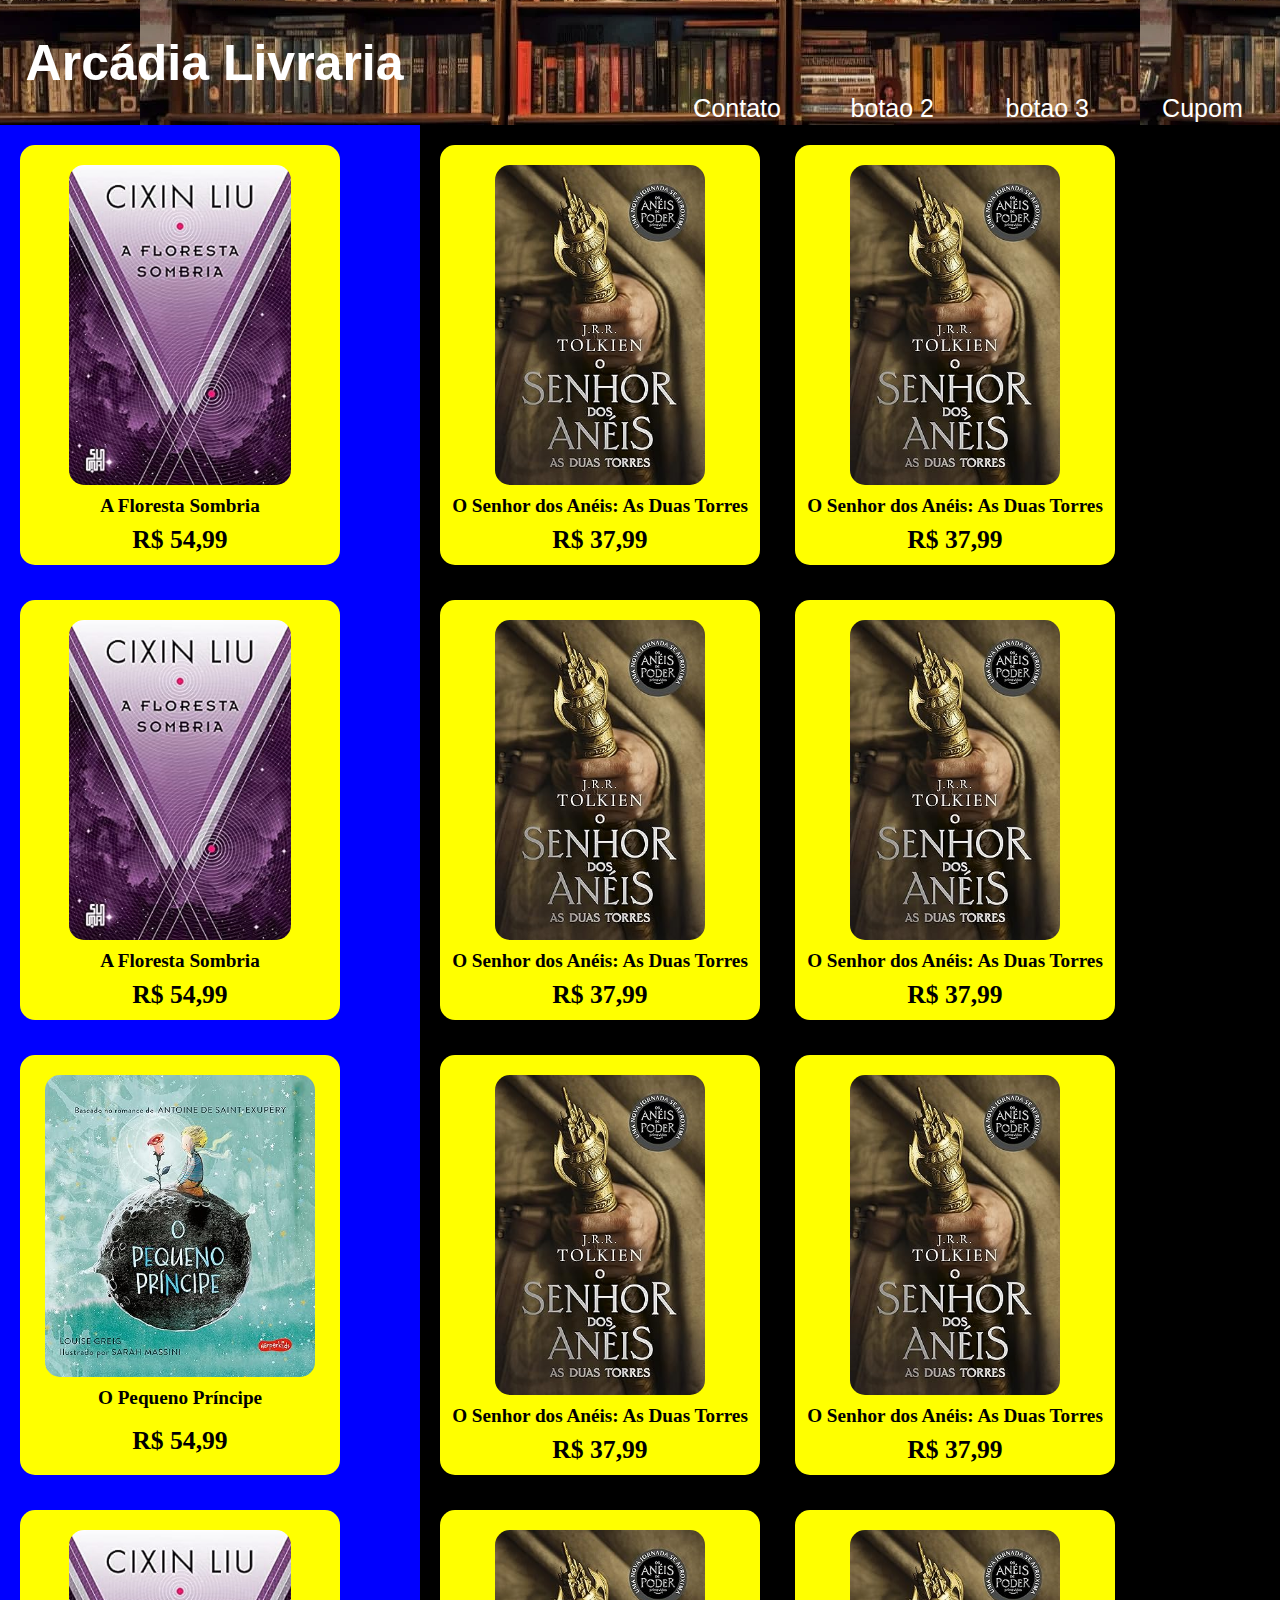
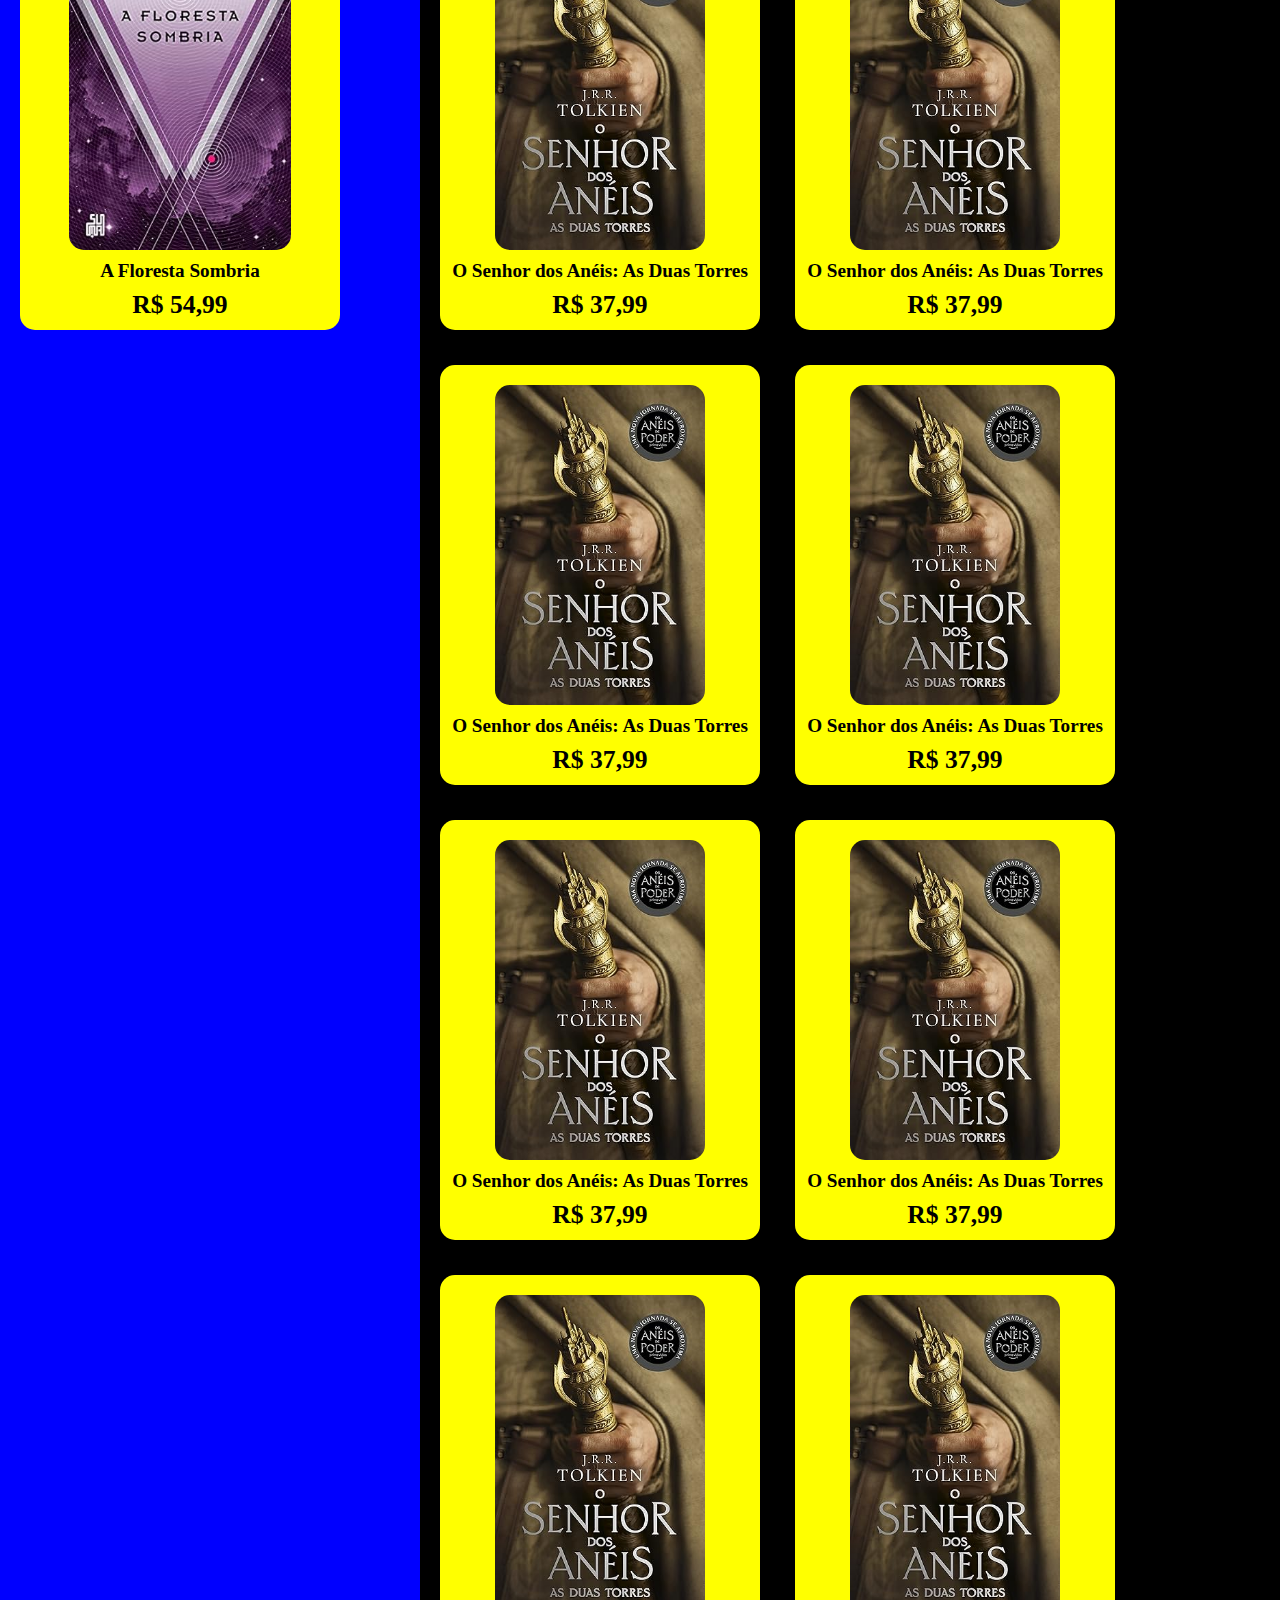
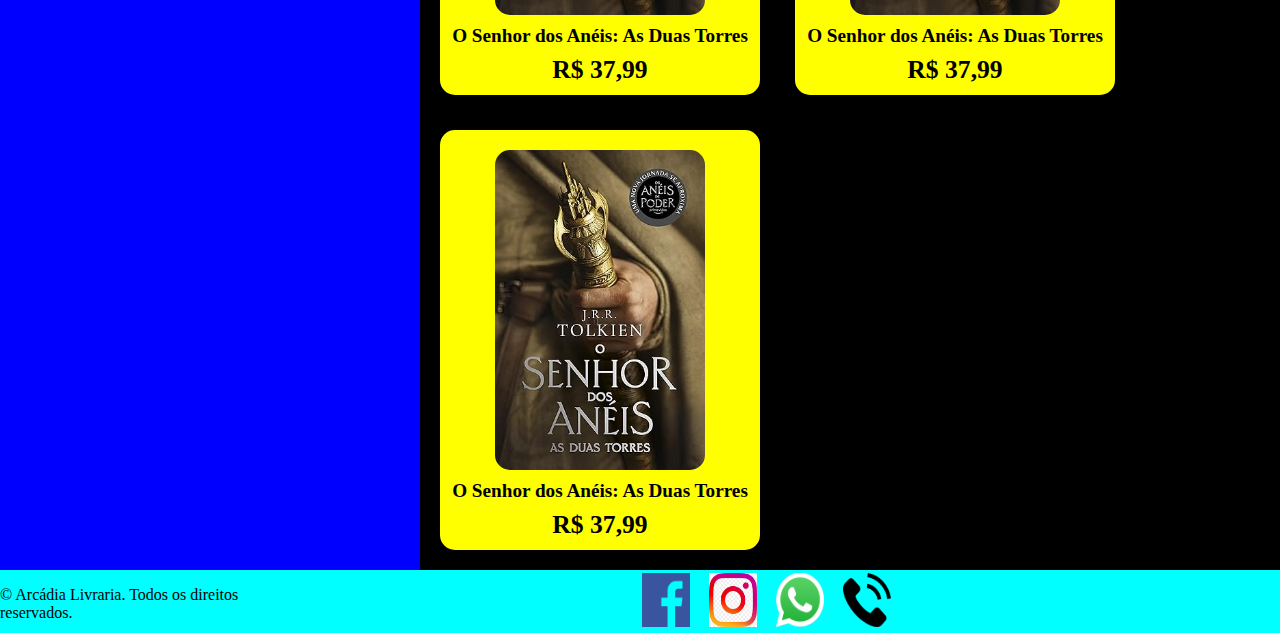
==== index.html @ 7c434d07 "alterações 2" ====
<!DOCTYPE html>
<html>
    <head>
        <meta charset="UTF-8">
        <title>Arcádia Livraria</title>
        <meta name="viewport" content="width=device-width, initial-scale=1.0">
        <link rel="stylesheet" href="styles.css">
    </head>
    <body>
        <header class="header">
            <h1> Arcádia Livraria</h1>
            <div class="buttons">
                <button>Contato</button>
                <button>botao 2</button>
                <button>botao 3</button>
                <button>Cupom</button>
            </div>
        </header>
        
        <main class="main">
            <div class="sidebar">
                <div class="card">
                    <img src="assets/floresta.jpg">
                    <h2>A Floresta Sombria</h2>
                    <h3>R$ 54,99</h3>  
                </div>
                <div class="card">
                    <img src="assets/floresta.jpg">
                    <h2>A Floresta Sombria</h2>
                    <h3>R$ 54,99</h3>  
                </div>
                <div class="card">
                    <img src="assets/peqprincipe.jpg">
                    <h2>O Pequeno Príncipe</h2>
                    <h3>R$ 54,99</h3>  
                </div>
                <div class="card">
                    <img src="assets/floresta.jpg">
                    <h2>A Floresta Sombria</h2>
                    <h3>R$ 54,99</h3>  
                </div>
            </div>
            
            <div class="catalog-container">
                <div class="card">
                    <img src="assets/sdaasduastorres.jpg">
                    <h2>O Senhor dos Anéis: As Duas Torres</h2>
                    <h3>R$ 37,99</h3> 
                </div>
                <div class="card">
                    <img src="assets/sdaasduastorres.jpg">
                    <h2>O Senhor dos Anéis: As Duas Torres</h2>
                    <h3>R$ 37,99</h3> 
                </div>
                <div class="card">
                    <img src="assets/sdaasduastorres.jpg">
                    <h2>O Senhor dos Anéis: As Duas Torres</h2>
                    <h3>R$ 37,99</h3> 
                </div>
                <div class="card">
                    <img src="assets/sdaasduastorres.jpg">
                    <h2>O Senhor dos Anéis: As Duas Torres</h2>
                    <h3>R$ 37,99</h3> 
                </div>
                <div class="card">
                    <img src="assets/sdaasduastorres.jpg">
                    <h2>O Senhor dos Anéis: As Duas Torres</h2>
                    <h3>R$ 37,99</h3> 
                </div>
                <div class="card">
                    <img src="assets/sdaasduastorres.jpg">
                    <h2>O Senhor dos Anéis: As Duas Torres</h2>
                    <h3>R$ 37,99</h3> 
                </div>
                <div class="card">
                    <img src="assets/sdaasduastorres.jpg">
                    <h2>O Senhor dos Anéis: As Duas Torres</h2>
                    <h3>R$ 37,99</h3> 
                </div>
                <div class="card">
                    <img src="assets/sdaasduastorres.jpg">
                    <h2>O Senhor dos Anéis: As Duas Torres</h2>
                    <h3>R$ 37,99</h3> 
                </div>
                <div class="card">
                    <img src="assets/sdaasduastorres.jpg">
                    <h2>O Senhor dos Anéis: As Duas Torres</h2>
                    <h3>R$ 37,99</h3> 
                </div>
                <div class="card">
                    <img src="assets/sdaasduastorres.jpg">
                    <h2>O Senhor dos Anéis: As Duas Torres</h2>
                    <h3>R$ 37,99</h3> 
                </div>
                <div class="card">
                    <img src="assets/sdaasduastorres.jpg">
                    <h2>O Senhor dos Anéis: As Duas Torres</h2>
                    <h3>R$ 37,99</h3> 
                </div>
                <div class="card">
                    <img src="assets/sdaasduastorres.jpg">
                    <h2>O Senhor dos Anéis: As Duas Torres</h2>
                    <h3>R$ 37,99</h3> 
                </div>
                <div class="card">
                    <img src="assets/sdaasduastorres.jpg">
                    <h2>O Senhor dos Anéis: As Duas Torres</h2>
                    <h3>R$ 37,99</h3> 
                </div>
                <div class="card">
                    <img src="assets/sdaasduastorres.jpg">
                    <h2>O Senhor dos Anéis: As Duas Torres</h2>
                    <h3>R$ 37,99</h3> 
                </div>
                <div class="card">
                    <img src="assets/sdaasduastorres.jpg">
                    <h2>O Senhor dos Anéis: As Duas Torres</h2>
                    <h3>R$ 37,99</h3> 
                </div>
                
            </div>
        </main>
        
        <footer class="footer">
            <div class="trademark">
                <p>&copy; Arcádia Livraria. Todos os direitos reservados.</p>
            </div>
            <div class="social-media-links">
                <button>
                    <img src="assets/facebook.png">
                </button>
                <button>
                    <img src="assets/instagram.png">
                </button>
                <button>
                    <img src="assets/WhatsApp-icone.png">
                </button>
                <button>
                    <img src="assets/telefone.png">
                </button>
            </div>
        </footer>
    </body>
</html>
---- styles.css ----
/* Instruções Gerais */
html, body{
    display: flex;
    flex-direction: column;
    margin: 0;
    padding: 0;
    background-color: black;
    width: 100vw;
    max-width: 1600px;
    box-sizing: border-box;
    overflow-x: hidden;
}
/* Configuração Header */
.header{
    background-image: url(assets/headerback1.webp);
    background-size: auto;
    background-position: center;
    font-size: 25px;
    display: flex;
    width: 100%;
    height: 15%;
    background-color: #0fe0e67a;
    gap: 20%;
    color: white;
}
.header h1{
    padding-left: 2%;
    text-align: center;
    font-family: 'Trebuchet MS', 'Lucida Sans Unicode', 'Lucida Grande', 'Lucida Sans', Arial, sans-serif;
}
.buttons{
    display: flex;
    flex: 1;
    align-items: flex-end;  
}
.buttons button{
    font-size: 100%;
    width: 25%;
    color: white;
    cursor: pointer;
    background-color: rgba(255, 255, 255, 0);
    border: 1px solid rgba(0, 0, 0, 0);
}
/* Configuração Main e Barra Lateral */

.main{
    display: flex;
    flex-direction: row;
}
.sidebar{
    width: 400px;
    background-color: blue;
    flex-direction: column;
    padding: 10px;
    gap: 15px;
    display: flex;
}

.catalog-container{
    display: flex;
    flex: 1;
    background-color: black;
    flex-direction: row;
    flex-wrap: wrap;
    padding: 10px;
    gap: 15px;
    align-content: flex-start; /*alinha multiplas linhas, combina com flex wrap*/
}

/* Confuguraçao do Card */

.card{
    align-items: center;
    text-align: center;
    margin: 10px;
    padding: 10px;
    display: flex;
    background-color: yellow;
    border-radius: 15px;
    height: 400px;
    width: 300px;
    flex-direction: column;
    cursor: pointer;
}
.card img{
    margin: 10px;
    /*padding: 10px;*/
    border-radius: 15px;
    max-width: 90%;
    max-height: 80%;
}
.card h2{
    margin: 0;
    width: 100%;
    height: 10%;
    font-size: 120%;
}
.card h3{
    margin: 0;
    width: 100%;
    height: 10%;
    font-size: 160%;


}

/* Configuração do Footer */

.footer{
    background-color: aqua;
    display: flex;
    width: 100%;
    height: 7vh;
}
.social-media-links{
    display: flex;
    width: 100%;
    height: 100%;
    justify-content: center;
}
.social-media-links img{
    width: 90%;
    height: 90%;
}
.social-media-links button{
    background-color: rgba(255, 255, 255, 0);
    border: 1px solid rgba(0, 0, 0, 0);
    cursor: pointer;
}
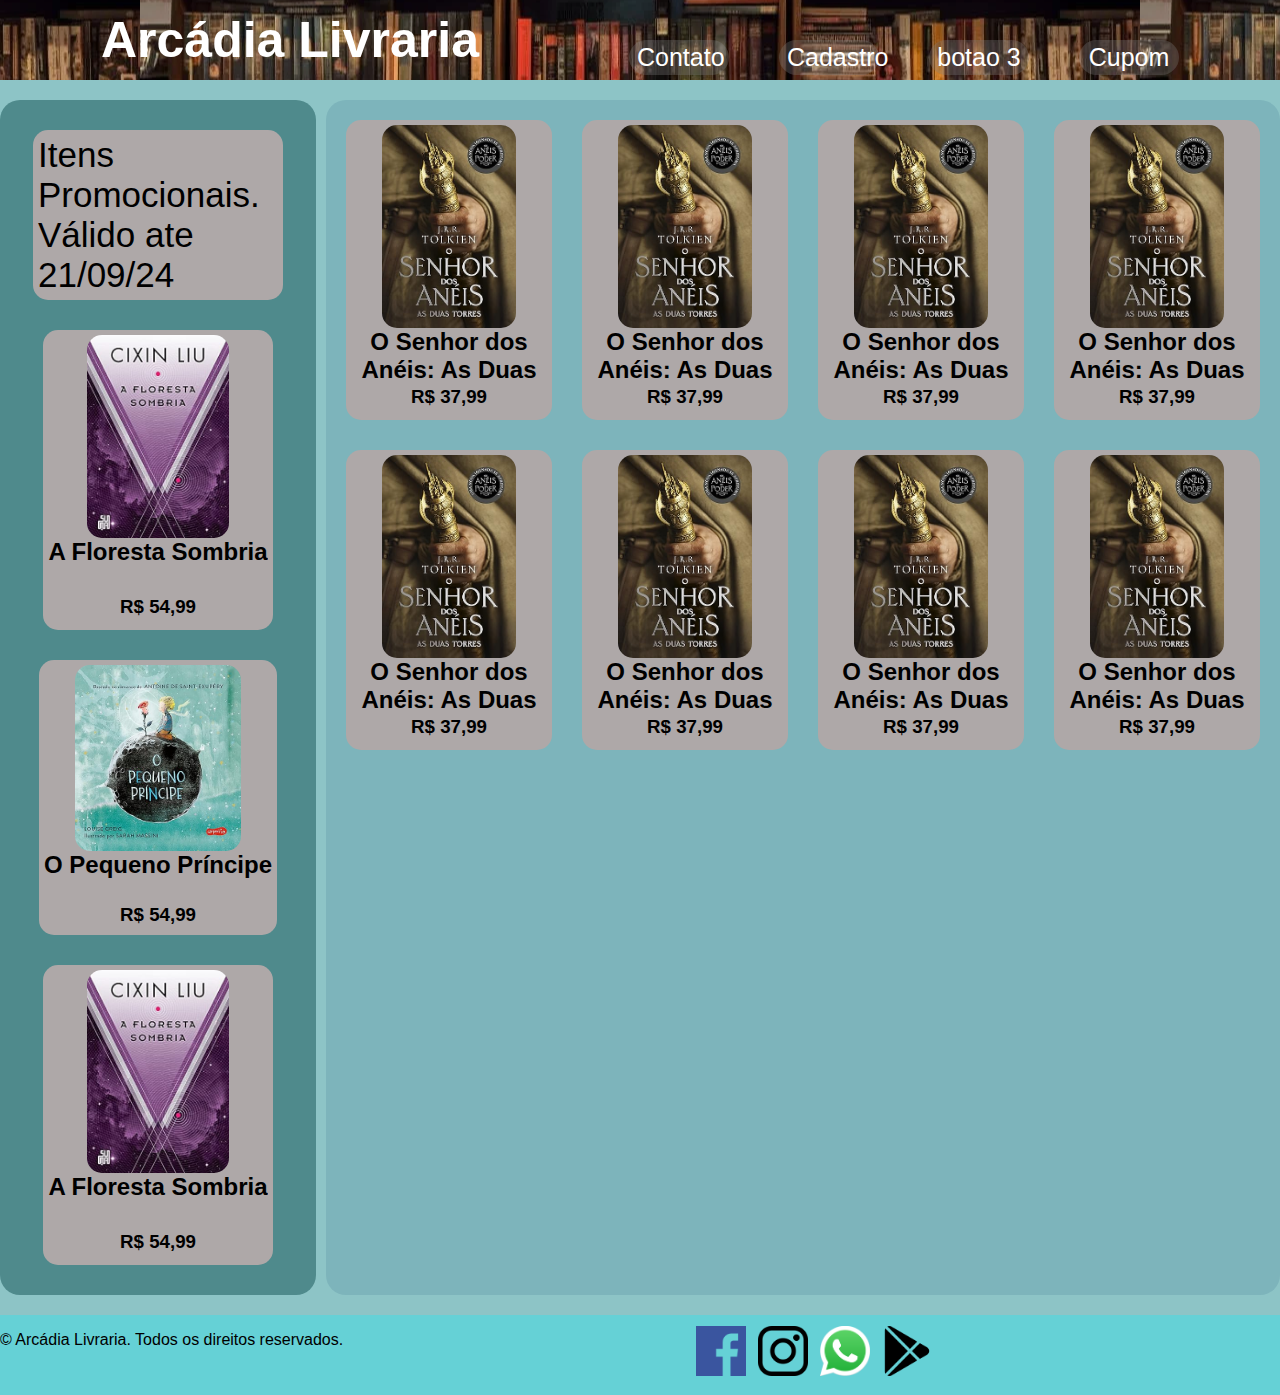
==== commit c1ee578e: "modificações 2" ====
--- a/index.html
+++ b/index.html
@@ -3,26 +3,27 @@
     <head>
         <meta charset="UTF-8">
         <title>Arcádia Livraria</title>
-        <meta name="viewport" content="width=device-width, initial-scale=1.0">
         <link rel="stylesheet" href="styles.css">
     </head>
     <body>
         <header class="header">
             <h1> Arcádia Livraria</h1>
             <div class="buttons">
-                <button>Contato</button>
-                <button>botao 2</button>
+                <button id="contatos">Contato     
+                </button>
+                <button id="show-iframe">Cadastro</button>
                 <button>botao 3</button>
                 <button>Cupom</button>
             </div>
         </header>
         
         <main class="main">
+            <iframe id="sign-in-iframe" src="sign-in.html" frameborder="0"></iframe>
+
             <div class="sidebar">
-                <div class="card">
-                    <img src="assets/floresta.jpg">
-                    <h2>A Floresta Sombria</h2>
-                    <h3>R$ 54,99</h3>  
+                <div class="card" id="promocao">
+                    Itens Promocionais. <br>
+                    Válido ate 21/09/24  
                 </div>
                 <div class="card">
                     <img src="assets/floresta.jpg">
@@ -82,42 +83,6 @@
                     <h2>O Senhor dos Anéis: As Duas Torres</h2>
                     <h3>R$ 37,99</h3> 
                 </div>
-                <div class="card">
-                    <img src="assets/sdaasduastorres.jpg">
-                    <h2>O Senhor dos Anéis: As Duas Torres</h2>
-                    <h3>R$ 37,99</h3> 
-                </div>
-                <div class="card">
-                    <img src="assets/sdaasduastorres.jpg">
-                    <h2>O Senhor dos Anéis: As Duas Torres</h2>
-                    <h3>R$ 37,99</h3> 
-                </div>
-                <div class="card">
-                    <img src="assets/sdaasduastorres.jpg">
-                    <h2>O Senhor dos Anéis: As Duas Torres</h2>
-                    <h3>R$ 37,99</h3> 
-                </div>
-                <div class="card">
-                    <img src="assets/sdaasduastorres.jpg">
-                    <h2>O Senhor dos Anéis: As Duas Torres</h2>
-                    <h3>R$ 37,99</h3> 
-                </div>
-                <div class="card">
-                    <img src="assets/sdaasduastorres.jpg">
-                    <h2>O Senhor dos Anéis: As Duas Torres</h2>
-                    <h3>R$ 37,99</h3> 
-                </div>
-                <div class="card">
-                    <img src="assets/sdaasduastorres.jpg">
-                    <h2>O Senhor dos Anéis: As Duas Torres</h2>
-                    <h3>R$ 37,99</h3> 
-                </div>
-                <div class="card">
-                    <img src="assets/sdaasduastorres.jpg">
-                    <h2>O Senhor dos Anéis: As Duas Torres</h2>
-                    <h3>R$ 37,99</h3> 
-                </div>
-                
             </div>
         </main>
         
@@ -127,18 +92,27 @@
             </div>
             <div class="social-media-links">
                 <button>
+                    <a href="https://www.facebook.com" target="_blank">
                     <img src="assets/facebook.png">
+                    </a>
+                </button>
+                    <button>
+                    <a href="https://www.instagram.com" target="_blank">
+                    <img src="assets/insta.png">
+                    </a>
                 </button>
                 <button>
-                    <img src="assets/instagram.png">
+                    <a href="https://wa.me/5542984047972/" target="_blank">
+                    <img src="assets/WhatsApp-icone.png">
+                    </a>
                 </button>
                 <button>
-                    <img src="assets/WhatsApp-icone.png">
-                </button>
-                <button>
-                    <img src="assets/telefone.png">
+                    <a href="https://play.google.com/" target="_blank">
+                    <img src="assets/play.png">
+                    </a>
                 </button>
             </div>
         </footer>
+        <script src="index.js"></script> 
     </body>
 </html>
--- a/styles.css
+++ b/styles.css
@@ -1,130 +1,170 @@
+    
+    /* General Instructions */
+body{
+    padding: 0;
+    margin: 0;
+    display: flex;
+    font-family: 'Trebuchet MS', 'Lucida Sans Unicode', 'Lucida Grande', 'Lucida Sans', Arial, sans-serif;
+    flex-direction: column;
+    min-height: 100vh;
+    background-color: #8dc4c6;
+}
 
-/* Instruções Gerais */
-html, body{
+    /* Header Configuration */
+.header{
     display: flex;
-    flex-direction: column;
-    margin: 0;
-    padding: 0;
-    background-color: black;
-    width: 100vw;
+    flex-direction: row;
     max-width: 1600px;
-    box-sizing: border-box;
-    overflow-x: hidden;
-}
-/* Configuração Header */
-.header{
+    height: 80px;
     background-image: url(assets/headerback1.webp);
-    background-size: auto;
     background-position: center;
-    font-size: 25px;
-    display: flex;
-    width: 100%;
-    height: 15%;
-    background-color: #0fe0e67a;
-    gap: 20%;
-    color: white;
+    justify-content: center;
+    gap: 150px;
+    color: rgb(255, 255, 255);
 }
 .header h1{
-    padding-left: 2%;
-    text-align: center;
-    font-family: 'Trebuchet MS', 'Lucida Sans Unicode', 'Lucida Grande', 'Lucida Sans', Arial, sans-serif;
+    font-size: 50px;
+    margin: 0;
+    align-content: center;
 }
 .buttons{
     display: flex;
-    flex: 1;
-    align-items: flex-end;  
+    gap: 50px;
+    align-items: flex-end;
+    margin-bottom: 5px;
 }
 .buttons button{
-    font-size: 100%;
-    width: 25%;
+    height: 35px;
+    width: 100px;
+    background-color: rgba(128, 128, 128, 0.31);
+    border-color: transparent;
     color: white;
+    font-size: 25px;
+    border-radius: 20px;
+}
+.buttons button:hover{
+    transform: scale(1.3);
+    background-color: rgba(100, 100, 100, 0.414);
+    border-radius: 20px;
     cursor: pointer;
-    background-color: rgba(255, 255, 255, 0);
-    border: 1px solid rgba(0, 0, 0, 0);
 }
-/* Configuração Main e Barra Lateral */
-
+    /* Main Configuration */
 .main{
+    max-width: 1600px;
     display: flex;
     flex-direction: row;
+    margin-top: 20px;
+    margin-bottom: 20px;
+    border-radius: 20px;
 }
 .sidebar{
-    width: 400px;
-    background-color: blue;
+    display: flex;
     flex-direction: column;
-    padding: 10px;
-    gap: 15px;
-    display: flex;
+    max-width: 25%;
+    min-width: 20%;
+    padding: 30px;
+    margin-right: 10px;
+    background-color: #4f8a8c;
+    gap: 30px;
+    align-items: center;
+    border-radius: 20px;
+
 }
-
 .catalog-container{
     display: flex;
     flex: 1;
-    background-color: black;
-    flex-direction: row;
     flex-wrap: wrap;
-    padding: 10px;
-    gap: 15px;
-    align-content: flex-start; /*alinha multiplas linhas, combina com flex wrap*/
+    background-color: #7db4bb;
+    gap: 30px;
+    padding: 20px;
+    align-content: flex-start;
+    border-radius: 20px;
 }
 
-/* Confuguraçao do Card */
+    /* Card configuration */
+.card{
+    display: flex;
+    flex: 1;
+    flex-direction: column;
+    box-sizing: border-box;
+    max-width: 250px;
+    min-width: 200px;
+    max-height: 300px;
+    border-radius: 15px;
+    background-color: #aea8a8;
+    padding: 5px;
+    justify-content: space-between;
+    align-items: center;
+}
+#promocao{
+    max-width: 250px;
+    min-width: 200px;
+    min-height: 150px;
+    animation: piscar 5s infinite;
+    font-size: 35px;
+    overflow: hidden;
 
-.card{
-    align-items: center;
-    text-align: center;
-    margin: 10px;
-    padding: 10px;
-    display: flex;
-    background-color: yellow;
-    border-radius: 15px;
-    height: 400px;
-    width: 300px;
-    flex-direction: column;
-    cursor: pointer;
 }
 .card img{
-    margin: 10px;
-    /*padding: 10px;*/
+    max-width: 80%;
+    max-height: 70%;
     border-radius: 15px;
-    max-width: 90%;
-    max-height: 80%;
 }
 .card h2{
+    text-align: center;
+    display: flex;
+    flex: 1;
     margin: 0;
-    width: 100%;
-    height: 10%;
-    font-size: 120%;
+    overflow: hidden;
 }
 .card h3{
+    text-align: center;
+    height: 10%;
+    width: 100%;
     margin: 0;
-    width: 100%;
-    height: 10%;
-    font-size: 160%;
-
-
+}
+    /* Footer Configuration */
+.footer{
+    display: flex;
+    flex-direction: row;
+    max-width: 1600px;
+    height: 80px;
+    background-color: #65d1d6;
+    color: #000000;
+    gap: 100px;
+}
+.trademark{
+    width: 50%;
+}
+.social-media-links button {
+    border: transparent;
+    background-color: #65d1d6;
+}
+.social-media-links{
+    width: 50%;
+    display: flex;
+    height: 50px;
+    margin-top: 10px;
+}
+.social-media-links img{
+    width: 50px;
+    height: 50px;
+    justify-content: center;
+    background-color: #65d1d6;
+}
+@keyframes piscar{
+    0% {background-color: #B85252;}
+    50% {background-color: #F58840;}
+    100% {background-color: #B85252;}
 }
 
-/* Configuração do Footer */
-
-.footer{
-    background-color: aqua;
-    display: flex;
-    width: 100%;
-    height: 7vh;
-}
-.social-media-links{
-    display: flex;
-    width: 100%;
-    height: 100%;
-    justify-content: center;
-}
-.social-media-links img{
-    width: 90%;
-    height: 90%;
-}
-.social-media-links button{
-    background-color: rgba(255, 255, 255, 0);
-    border: 1px solid rgba(0, 0, 0, 0);
-    cursor: pointer;
+#sign-in-iframe {
+    display:none;
+    background-color: white;
+    position: fixed;
+    top: 30%;
+    right:30%;
+    width: 300px;
+    height: 300px;
+    border: 1px solid #ccc;
 }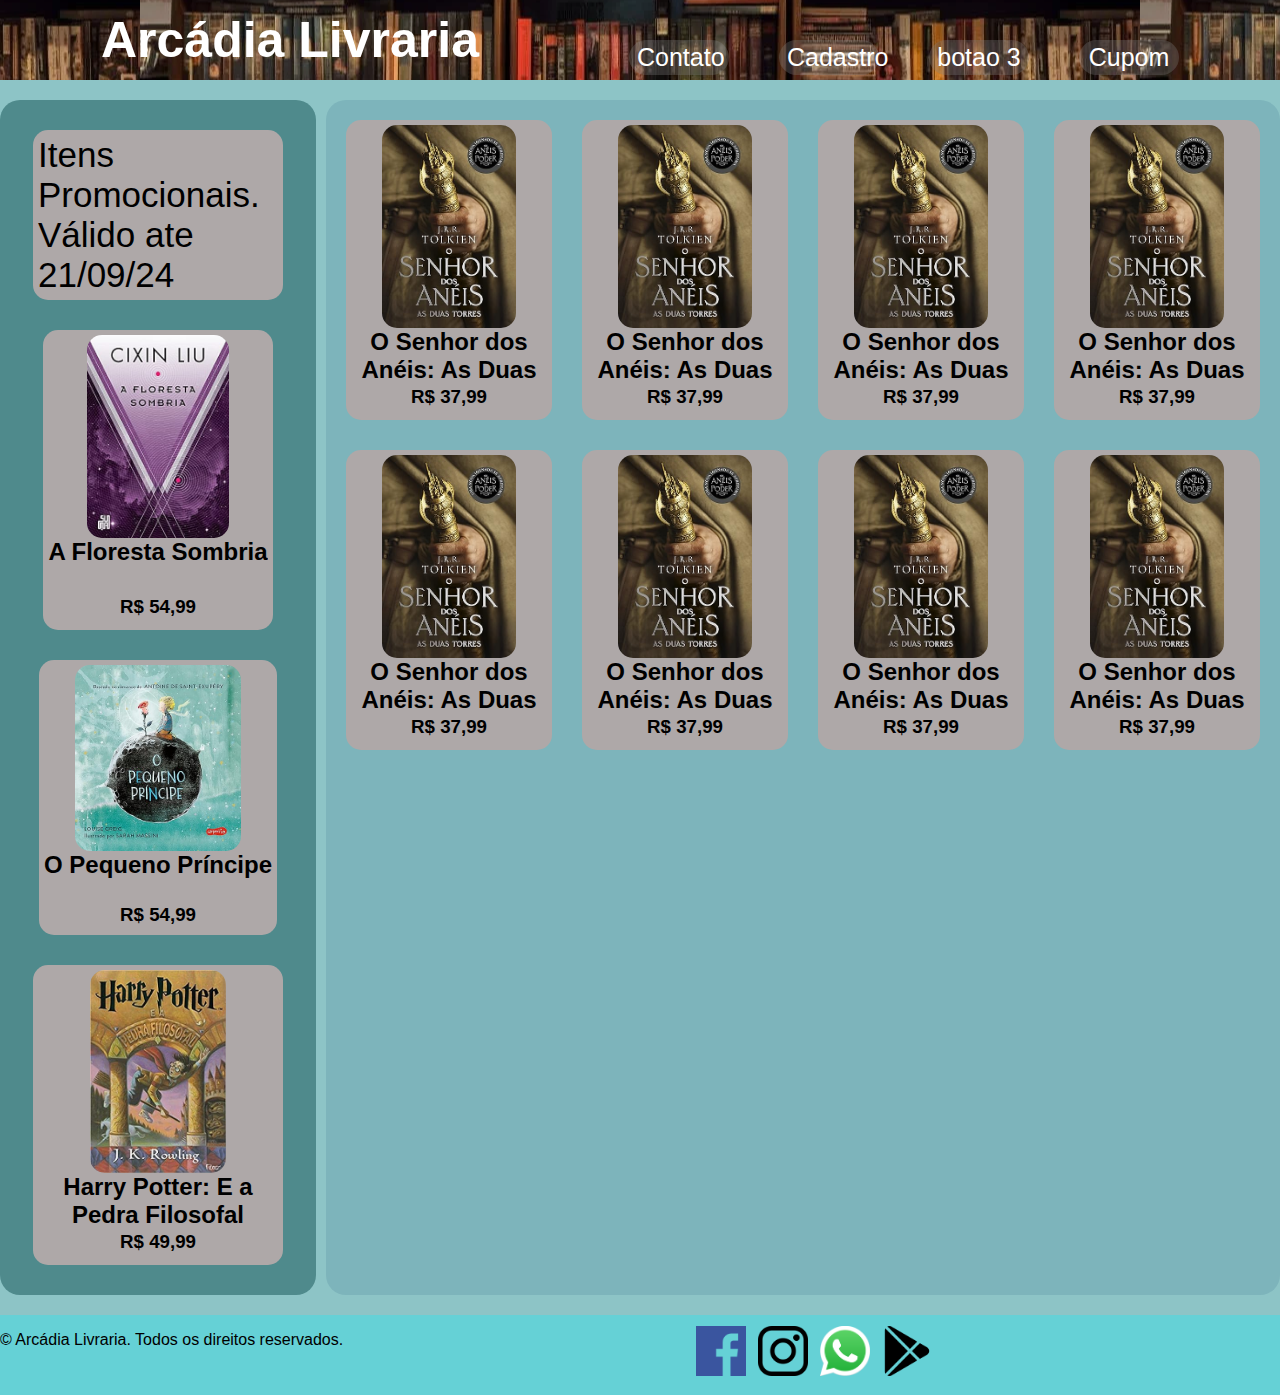
==== commit ba9555c2: "alterações 4" ====
--- a/index.html
+++ b/index.html
@@ -36,12 +36,12 @@
                     <h3>R$ 54,99</h3>  
                 </div>
                 <div class="card">
-                    <img src="assets/floresta.jpg">
-                    <h2>A Floresta Sombria</h2>
-                    <h3>R$ 54,99</h3>  
+                    <img src="assets/HPpedrafilosofal.jpg">
+                    <h2>Harry Potter: E a Pedra Filosofal</h2>
+                    <h3>R$ 49,99</h3>  
                 </div>
             </div>
-            
+        
             <div class="catalog-container">
                 <div class="card">
                     <img src="assets/sdaasduastorres.jpg">
--- a/styles.css
+++ b/styles.css
@@ -57,7 +57,7 @@
     margin-bottom: 20px;
     border-radius: 20px;
 }
-.sidebar{
+ .sidebar{ 
     display: flex;
     flex-direction: column;
     max-width: 25%;
@@ -69,7 +69,7 @@
     align-items: center;
     border-radius: 20px;
 
-}
+ }
 .catalog-container{
     display: flex;
     flex: 1;
@@ -167,4 +167,39 @@
     width: 300px;
     height: 300px;
     border: 1px solid #ccc;
+}
+@media (max-width: 600px){
+    body{
+        max-width: 1600px;
+    }
+    .header{
+        height: 150px;
+    }
+    .main{
+        flex-direction: column;
+    }
+    .sidebar{
+        flex-direction: row;
+        min-width: 100%;
+        max-height: 650px;
+        overflow-x: auto;
+    }
+    #promocao{
+        display: none;
+    }
+    .catalog-container{
+        min-width: 100%;
+        flex-direction: row;
+        justify-content: center;
+    }
+    .card{
+        min-width: 400px;
+        min-height: 600px;
+    } 
+    .card img{
+        max-width: 90%;
+        max-height: 80%;
+        border-radius: 15px;
+    } 
+    
 }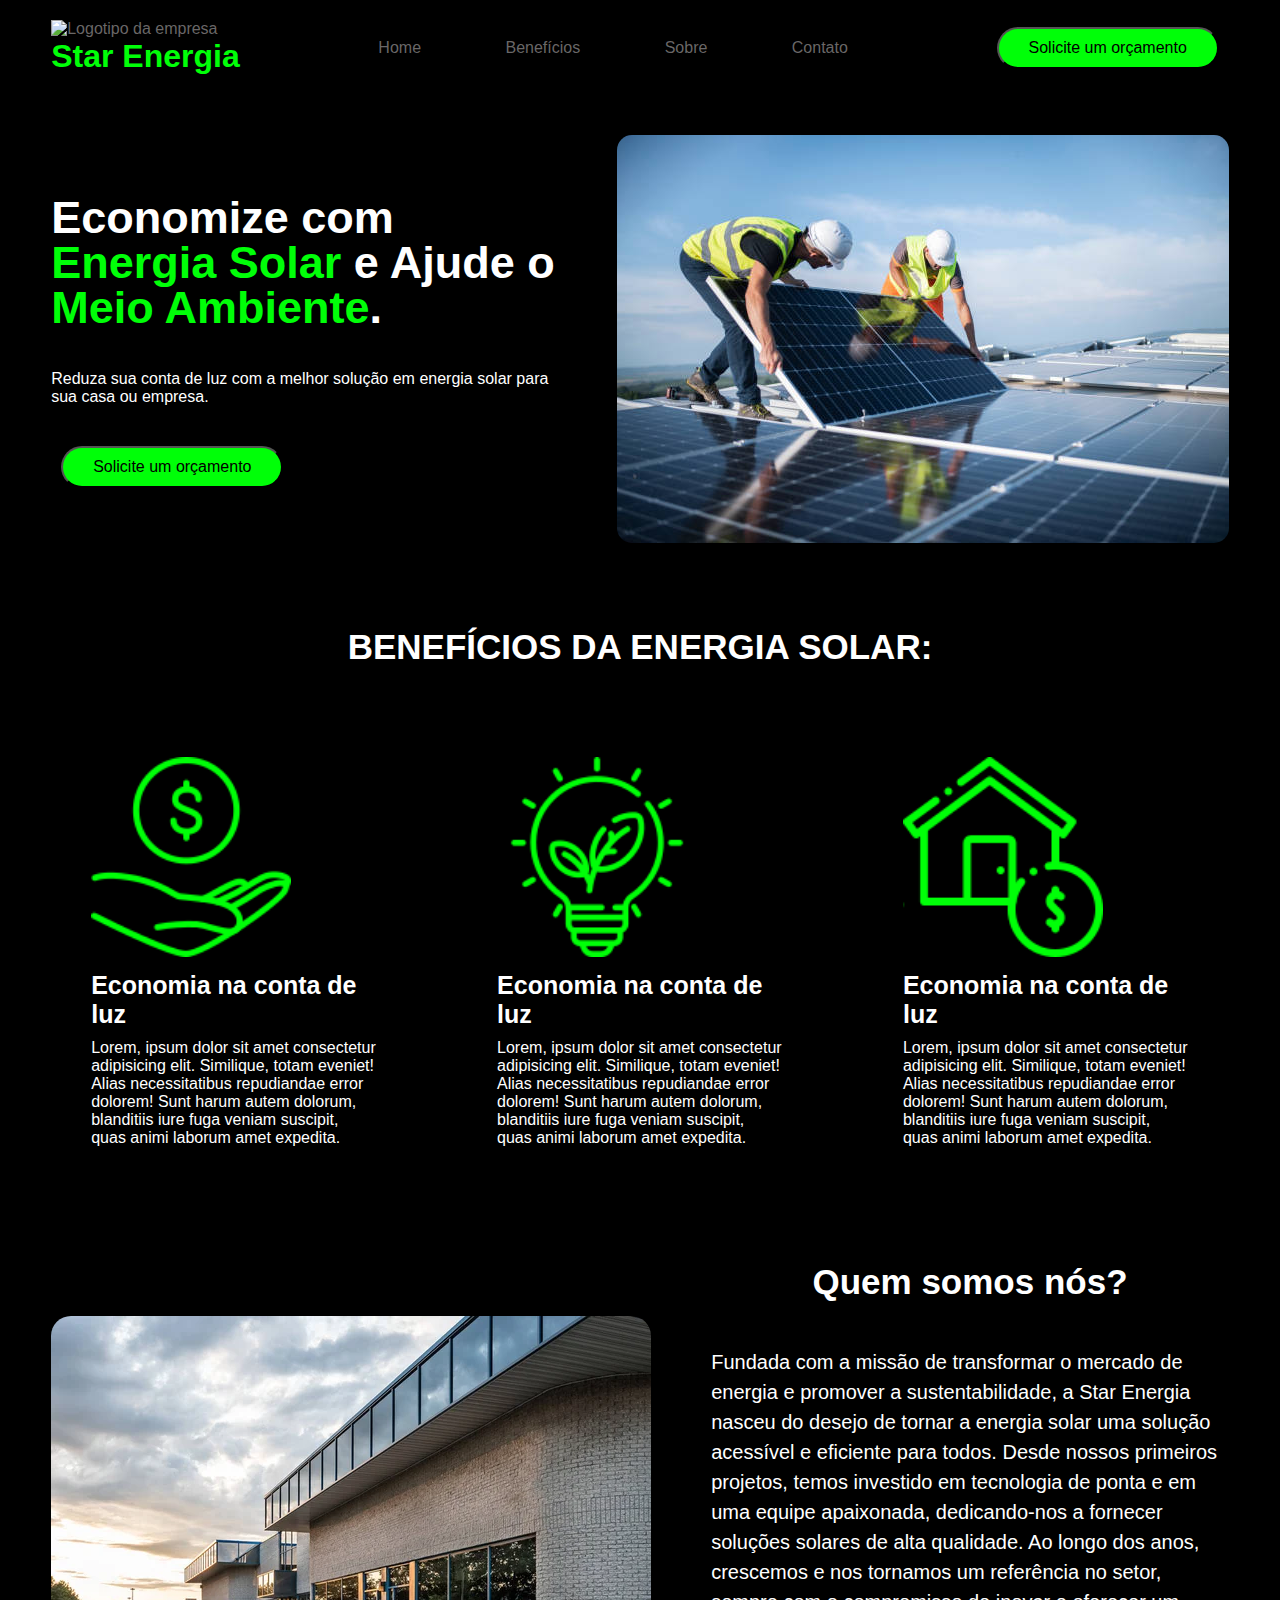
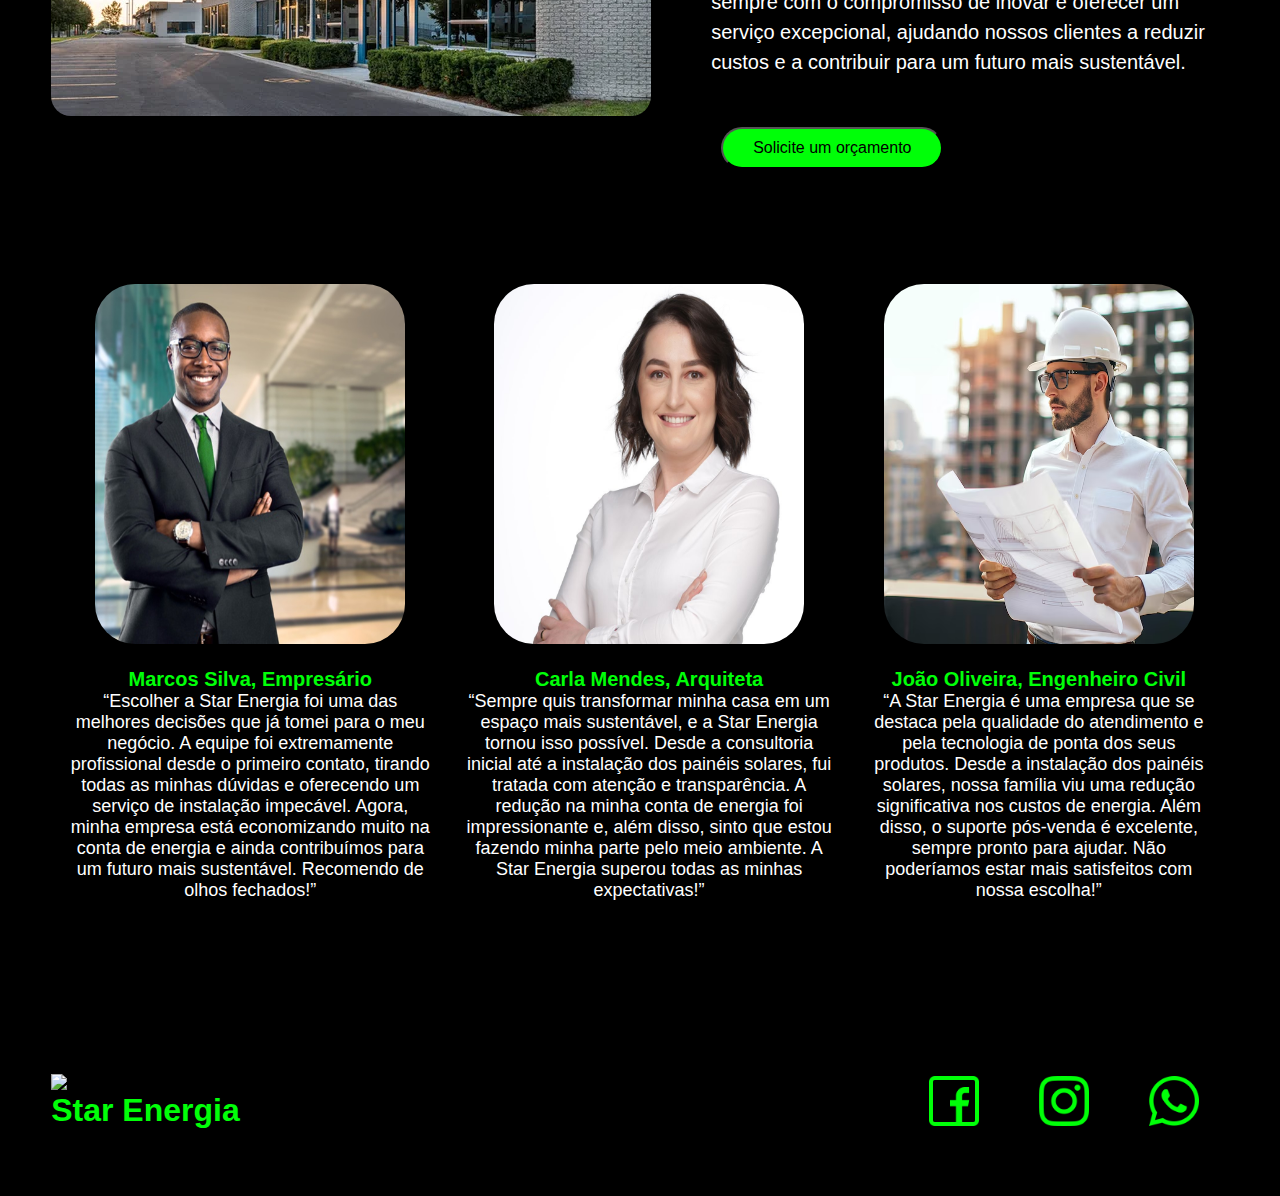
==== commit e8fe8cb9: "landing 1" ====
--- a/index.html
+++ b/index.html
@@ -2,117 +2,148 @@
 <html>
     <head>
         <meta charset="UTF-8">
-        <title>Arcádia Livraria</title>
+        <title>Star Energia</title>
         <link rel="stylesheet" href="styles.css">
     </head>
-    <body>
-        <header class="header">
-            <h1> Arcádia Livraria</h1>
-            <div class="buttons">
-                <button id="contatos">Contato     
+    <header>
+        <div class="interface">
+            <div class="logo">
+                <a href="#">
+                    <img src="assets/Sun.png" alt="Logotipo da empresa">
+                </a>
+                <h1>Star Energia</h1>
+            </div>  
+            <nav class="nav-buttons">
+                <ul>
+                    <li><a href="#main">Home</a></li>
+                    <li><a href="#benefits">Benefícios</a></li>
+                    <li><a href="#about">Sobre</a></li>
+                    <li><a href="#contato">Contato</a></li>
+                </ul>
+            </nav>
+            <div class="contact-button">
+                <button>
+                <a href="#">Solicite um orçamento</a>
                 </button>
-                <button id="show-iframe">Cadastro</button>
-                <button>botao 3</button>
-                <button>Cupom</button>
+            </div>       
+        </div>
+
+    </header>
+    <main>
+        <section class="main">
+            <div class="interface">
+                <div class="flex">
+                    <div class="main-text">
+                        <h1>Economize com <span>Energia Solar</span> e Ajude o <span> Meio Ambiente</span>.</h1>
+                        <p>Reduza sua conta de luz com a melhor solução em energia solar para sua casa ou empresa.</p>
+                        <div class="contact-button">
+                            <button>
+                                <a href="#">Solicite um orçamento</a>
+                            </button>  
+                        </div>
+                    </div>
+                    <div class="main-img">
+                        <img src="assets/imagemmain.jpg" alt="A imagem mostra dois engenheiros instalando um painel solar">
+                    </div>
+                </div>
+
             </div>
-        </header>
-        
-        <main class="main">
-            <iframe id="sign-in-iframe" src="sign-in.html" frameborder="0"></iframe>
-
-            <div class="sidebar">
-                <div class="card" id="promocao">
-                    Itens Promocionais. <br>
-                    Válido ate 21/09/24  
-                </div>
-                <div class="card">
-                    <img src="assets/floresta.jpg">
-                    <h2>A Floresta Sombria</h2>
-                    <h3>R$ 54,99</h3>  
-                </div>
-                <div class="card">
-                    <img src="assets/peqprincipe.jpg">
-                    <h2>O Pequeno Príncipe</h2>
-                    <h3>R$ 54,99</h3>  
-                </div>
-                <div class="card">
-                    <img src="assets/HPpedrafilosofal.jpg">
-                    <h2>Harry Potter: E a Pedra Filosofal</h2>
-                    <h3>R$ 49,99</h3>  
+        </section>
+        <section class="benefits">
+            <div class="interface">
+                <h2 class="title">BENEFÍCIOS DA ENERGIA SOLAR:</h2>
+                <div class="flex">
+                    <div class="benefits-card">
+                        <img class="icons" src="assets/moeda.png" alt="Um icone representando economia de dinheiro.">
+                        <h3>Economia na conta de luz</h3>
+                        <p>Lorem, ipsum dolor sit amet consectetur adipisicing elit. Similique, totam eveniet! Alias necessitatibus repudiandae error dolorem! Sunt harum autem dolorum, blanditiis iure fuga veniam suscipit, quas animi laborum amet expedita.</p>
+                    </div>
+                    <div class="benefits-card">
+                        <img class="icons" src="assets/renovavel.png" alt="Um icone representando energia vinda de fontes renováveis.">
+                        <h3>Economia na conta de luz</h3>
+                        <p>Lorem, ipsum dolor sit amet consectetur adipisicing elit. Similique, totam eveniet! Alias necessitatibus repudiandae error dolorem! Sunt harum autem dolorum, blanditiis iure fuga veniam suscipit, quas animi laborum amet expedita.</p>
+                    </div>
+                    <div class="benefits-card">
+                        <img class="icons" src="assets/imobiliaria.png" alt="Um icone representando valorização de imóveis.">
+                        <h3>Economia na conta de luz</h3>
+                        <p>Lorem, ipsum dolor sit amet consectetur adipisicing elit. Similique, totam eveniet! Alias necessitatibus repudiandae error dolorem! Sunt harum autem dolorum, blanditiis iure fuga veniam suscipit, quas animi laborum amet expedita.</p>
+                    </div>
                 </div>
             </div>
-        
-            <div class="catalog-container">
-                <div class="card">
-                    <img src="assets/sdaasduastorres.jpg">
-                    <h2>O Senhor dos Anéis: As Duas Torres</h2>
-                    <h3>R$ 37,99</h3> 
-                </div>
-                <div class="card">
-                    <img src="assets/sdaasduastorres.jpg">
-                    <h2>O Senhor dos Anéis: As Duas Torres</h2>
-                    <h3>R$ 37,99</h3> 
-                </div>
-                <div class="card">
-                    <img src="assets/sdaasduastorres.jpg">
-                    <h2>O Senhor dos Anéis: As Duas Torres</h2>
-                    <h3>R$ 37,99</h3> 
-                </div>
-                <div class="card">
-                    <img src="assets/sdaasduastorres.jpg">
-                    <h2>O Senhor dos Anéis: As Duas Torres</h2>
-                    <h3>R$ 37,99</h3> 
-                </div>
-                <div class="card">
-                    <img src="assets/sdaasduastorres.jpg">
-                    <h2>O Senhor dos Anéis: As Duas Torres</h2>
-                    <h3>R$ 37,99</h3> 
-                </div>
-                <div class="card">
-                    <img src="assets/sdaasduastorres.jpg">
-                    <h2>O Senhor dos Anéis: As Duas Torres</h2>
-                    <h3>R$ 37,99</h3> 
-                </div>
-                <div class="card">
-                    <img src="assets/sdaasduastorres.jpg">
-                    <h2>O Senhor dos Anéis: As Duas Torres</h2>
-                    <h3>R$ 37,99</h3> 
-                </div>
-                <div class="card">
-                    <img src="assets/sdaasduastorres.jpg">
-                    <h2>O Senhor dos Anéis: As Duas Torres</h2>
-                    <h3>R$ 37,99</h3> 
+        </section>
+        <section class="about">
+            <div class="interface">
+                <div class="flex">
+                    <div class="about-image">
+                        <img src="assets/fachada.jpg">
+                    </div>
+                    <div class="about-text">
+                        <h2 class="title">
+                            Quem somos nós?
+                        </h2>
+                        <p>Fundada com a missão de transformar o mercado de energia e promover a sustentabilidade, a Star Energia nasceu do desejo de tornar a energia solar uma solução acessível e eficiente para todos. Desde nossos primeiros projetos, temos investido em tecnologia de ponta e em uma equipe apaixonada, dedicando-nos a fornecer soluções solares de alta qualidade. Ao longo dos anos, crescemos e nos tornamos um referência no setor, sempre com o compromisso de inovar e oferecer um serviço excepcional, ajudando nossos clientes a reduzir custos e a contribuir para um futuro mais sustentável.</p>
+                        <div class="contact-button">
+                            <button>
+                                <a href="#">Solicite um orçamento</a>
+                            </button>
+                        </div>
+
+                    </div>
                 </div>
             </div>
-        </main>
-        
-        <footer class="footer">
-            <div class="trademark">
-                <p>&copy; Arcádia Livraria. Todos os direitos reservados.</p>
+        </section>
+        <section class="customer-review">
+            <div class="interface">
+                <div class="flex">
+                    <div class="customer">
+                        <img class="photo" src="assets/empresario.jpg" alt="Foto de um cliente">
+                        <h4>Marcos Silva, Empresário</h4>
+                        <p>“Escolher a Star Energia foi uma das melhores decisões que já tomei para o meu negócio. A equipe foi extremamente profissional desde o primeiro contato, tirando todas as minhas dúvidas e oferecendo um serviço de instalação impecável. Agora, minha empresa está economizando muito na conta de energia e ainda contribuímos para um futuro mais sustentável. Recomendo de olhos fechados!”</p>    
+                    </div>
+                    <div class="customer">
+                        <img class="photo" src="assets/arquiteta2.jpg" alt="Foto de um cliente">
+                        <h4>Carla Mendes, Arquiteta</h4>
+                        <p>“Sempre quis transformar minha casa em um espaço mais sustentável, e a Star Energia tornou isso possível. Desde a consultoria inicial até a instalação dos painéis solares, fui tratada com atenção e transparência. A redução na minha conta de energia foi impressionante e, além disso, sinto que estou fazendo minha parte pelo meio ambiente. A Star Energia superou todas as minhas expectativas!”</p>    
+                    </div>
+                    <div class="customer">
+                        <img class="photo" src="assets/eng.avif" alt="Foto de um cliente">
+                        <h4>João Oliveira, Engenheiro Civil</h4>
+                        <p>“A Star Energia é uma empresa que se destaca pela qualidade do atendimento e pela tecnologia de ponta dos seus produtos. Desde a instalação dos painéis solares, nossa família viu uma redução significativa nos custos de energia. Além disso, o suporte pós-venda é excelente, sempre pronto para ajudar. Não poderíamos estar mais satisfeitos com nossa escolha!”</p>
+                    </div>
+                </div>
             </div>
-            <div class="social-media-links">
-                <button>
-                    <a href="https://www.facebook.com" target="_blank">
-                    <img src="assets/facebook.png">
+        </section>
+    </main>
+    <footer>
+        <div class="interface">
+            <div class="flex">
+                <div class="logo">
+                    <a href="#"></a>
+                    <img src="assets/Sun.png" alt="Logotipo da empresa">
                     </a>
-                </button>
-                    <button>
-                    <a href="https://www.instagram.com" target="_blank">
-                    <img src="assets/insta.png">
-                    </a>
-                </button>
-                <button>
-                    <a href="https://wa.me/5542984047972/" target="_blank">
-                    <img src="assets/WhatsApp-icone.png">
-                    </a>
-                </button>
-                <button>
-                    <a href="https://play.google.com/" target="_blank">
-                    <img src="assets/play.png">
-                    </a>
-                </button>
-            </div>
-        </footer>
-        <script src="index.js"></script> 
-    </body>
-</html>
+                    <h1>Star Energia</h1>
+                </div>
+                <div class="social-media">
+                    <div class="flex">
+                        <button class="social-button">
+                            <a href="https://www.facebook.com/" target="_blank">
+                                <img src="assets/facebook.png">
+                            </a>
+                        </button>
+                        <button class="social-button">
+                            <a href="https://www.instagram.com/" target="_blank">
+                                <img src="assets/instagram.png">
+                            </a>
+                        </button>
+                        <button class="social-button">
+                            <a href="https://wa.me/5542984047972/" target="_blank">
+                                <img src="assets/whatsapp.png">
+                            </a>
+                        </button>
+ 
+                    </div>
+                </div>
+            </div>  
+        </div>
+    </footer>
+</html>--- a/styles.css
+++ b/styles.css
@@ -1,205 +1,219 @@
-    
-    /* General Instructions */
+/*----------------General Instructions------------------------------ */
+*{  
+    /*    Page reset    */
+    margin: 0;
+    padding: 0;
+    box-sizing: border-box;
+    font-family:'Trebuchet MS', 'Lucida Sans Unicode', 'Lucida Grande', 'Lucida Sans', Arial, sans-serif;
+}
 body{
-    padding: 0;
-    margin: 0;
+    background-color: black;
+    height: 100vh;
+}
+.interface{
+    max-width: 1200px;
+    margin: 0 auto;
+}
+.flex{
     display: flex;
-    font-family: 'Trebuchet MS', 'Lucida Sans Unicode', 'Lucida Grande', 'Lucida Sans', Arial, sans-serif;
-    flex-direction: column;
-    min-height: 100vh;
-    background-color: #8dc4c6;
-}
-
-    /* Header Configuration */
-.header{
+}
+.contact-button button{
+    padding: 10px 30px;
+    margin: 0 10px;
+    border-radius: 30px;
+    font-size: 16px;
+    font-weight: 500;
+    background-color: #00FF08;
+    cursor: pointer;
+}
+.contact-button button a{
+    color: black;
+    text-decoration: none;
+}
+.contact-button button:hover{
+    transform: scale(1.08);
+    transition: ease 0.4s;
+    box-shadow: 0px 0px 20px #00ff08e8;
+}
+h2.title{
+    color: white;
+    font-size: 35px;
+    text-align: center;
+}
+.logo img{
+    width: 200px ;
+    height: 100px;
+}
+h1{
+    color: #00ff08
+}
+
+/*------------------- Header Configuration-------------------------- */
+header{
+    padding: 20px 4%;
+}
+header > .interface{
     display: flex;
-    flex-direction: row;
-    max-width: 1600px;
-    height: 80px;
-    background-image: url(assets/headerback1.webp);
-    background-position: center;
+    align-items: center; /*align items in the center of vertical axis */
+    justify-content: space-between;
+}
+header a{
+    display: inline-block; /*format link in a block type to aplly transform() later*/
+    color: rgba(136, 133, 133, 0.785);
+    text-decoration: none;
+}
+header .nav-buttons a:hover{
+    color: white;
+    transform: scale(1.08);
+    transition: ease 0.4s;
+}
+header nav ul{
+    list-style: none; /*remove list markers */
+}
+header nav ul li{
+    display: inline-block; /*display items horizontally like in a flexbox*/
+    padding: 0 40px;
+}
+
+
+/*-----------------Main configuration------------------------------- */
+section.main{
+    padding: 40px 4%;
+}
+section.main .flex{
+    align-items: center;
     justify-content: center;
-    gap: 150px;
-    color: rgb(255, 255, 255);
-}
-.header h1{
-    font-size: 50px;
-    margin: 0;
-    align-content: center;
-}
-.buttons{
-    display: flex;
-    gap: 50px;
-    align-items: flex-end;
-    margin-bottom: 5px;
-}
-.buttons button{
-    height: 35px;
-    width: 100px;
-    background-color: rgba(128, 128, 128, 0.31);
-    border-color: transparent;
-    color: white;
+    gap: 60px;
+}
+.main .main-text h1{
+    color: white;
+    font-size: 45px;
+    line-height: 45px;
+}
+.main .main-text h1 span{
+    color:#00FF08;
+}
+.main .main-text p{
+    color: white;
+    margin: 40px 0px;
+}
+.main .main-img img{
+    border-radius: 15px;
+}
+/* ----------Benefits Configuration ---------------------------- */
+
+section.benefits{
+    padding: 40px 4%;
+}
+section.benefits .flex{
+    gap: 40px;
+}
+.benefits .benefits-card{
+    color: white;
+    padding: 40px;
+    border-radius: 20px;
+    margin-top: 50px;
+    transition: .2s;
+}
+.benefits .benefits-card .icons{
+    width: 200px;
+    height: auto;
+}
+.benefits .benefits-card h3{
     font-size: 25px;
+    margin: 10px 0;
+}
+.benefits .benefits-card:hover{
+    transform: scale(1.06);
+    box-shadow: 0px 0px 8px #ffffffb2;
+}
+/* ---------------- About Configuration ------------------------------*/
+section.about{
+    padding: 40px 4%;
+}
+section.about .flex{
+    gap: 60px;
+    align-items: center;
+    justify-content: center;
+}
+section.about .about-image img{
     border-radius: 20px;
 }
-.buttons button:hover{
-    transform: scale(1.3);
-    background-color: rgba(100, 100, 100, 0.414);
+section.about .about-text{
+    color: white;
+    font-size: 20px;
+    line-height: 30px;
+}
+section.about .about-text p{
+    margin: 50px 0;
+}
+/* --------------Customer Review Configuration ---------------------- */
+section.customer-review{
+    padding: 40px 4%;
+}
+.customer-review .customer{
+    border: 5px solid black;
+    padding: 10px;
     border-radius: 20px;
-    cursor: pointer;
-}
-    /* Main Configuration */
-.main{
-    max-width: 1600px;
-    display: flex;
-    flex-direction: row;
-    margin-top: 20px;
-    margin-bottom: 20px;
-    border-radius: 20px;
-}
- .sidebar{ 
-    display: flex;
-    flex-direction: column;
-    max-width: 25%;
-    min-width: 20%;
-    padding: 30px;
-    margin-right: 10px;
-    background-color: #4f8a8c;
-    gap: 30px;
-    align-items: center;
-    border-radius: 20px;
-
- }
-.catalog-container{
-    display: flex;
-    flex: 1;
-    flex-wrap: wrap;
-    background-color: #7db4bb;
-    gap: 30px;
+    text-align: center;
+}
+.customer-review .customer .photo{
+    width: 350px;
+    height: auto;
+    min-height: 400px;
     padding: 20px;
-    align-content: flex-start;
-    border-radius: 20px;
-}
-
-    /* Card configuration */
-.card{
-    display: flex;
-    flex: 1;
-    flex-direction: column;
-    box-sizing: border-box;
-    max-width: 250px;
-    min-width: 200px;
-    max-height: 300px;
-    border-radius: 15px;
-    background-color: #aea8a8;
-    padding: 5px;
+    border-radius: 60px;
+}
+.customer-review .customer h4{
+    color: #00FF08;
+    font-size: 20px;
+}
+.customer-review .customer p{
+    color: white;
+    font-size: 18px;  
+}
+/* -----------Footer Configuration -------------------- */
+footer{
+    padding: 40px 4%; 
+    margin-top: 50px;
+}
+footer .flex{
     justify-content: space-between;
     align-items: center;
 }
-#promocao{
-    max-width: 250px;
-    min-width: 200px;
-    min-height: 150px;
-    animation: piscar 5s infinite;
-    font-size: 35px;
-    overflow: hidden;
-
-}
-.card img{
-    max-width: 80%;
-    max-height: 70%;
-    border-radius: 15px;
-}
-.card h2{
-    text-align: center;
-    display: flex;
-    flex: 1;
-    margin: 0;
-    overflow: hidden;
-}
-.card h3{
-    text-align: center;
-    height: 10%;
-    width: 100%;
-    margin: 0;
-}
-    /* Footer Configuration */
-.footer{
-    display: flex;
-    flex-direction: row;
-    max-width: 1600px;
-    height: 80px;
-    background-color: #65d1d6;
-    color: #000000;
-    gap: 100px;
-}
-.trademark{
-    width: 50%;
-}
-.social-media-links button {
-    border: transparent;
-    background-color: #65d1d6;
-}
-.social-media-links{
-    width: 50%;
-    display: flex;
-    height: 50px;
-    margin-top: 10px;
-}
-.social-media-links img{
+footer .social-media .social-button{
     width: 50px;
     height: 50px;
-    justify-content: center;
-    background-color: #65d1d6;
-}
-@keyframes piscar{
-    0% {background-color: #B85252;}
-    50% {background-color: #F58840;}
-    100% {background-color: #B85252;}
-}
-
-#sign-in-iframe {
-    display:none;
-    background-color: white;
-    position: fixed;
-    top: 30%;
-    right:30%;
-    width: 300px;
-    height: 300px;
-    border: 1px solid #ccc;
-}
-@media (max-width: 600px){
-    body{
-        max-width: 1600px;
-    }
-    .header{
-        height: 150px;
-    }
-    .main{
+    background-color: black;
+    border: none;
+    margin: 30px;
+    transition: ease .5s;
+}
+footer .social-media .social-button img{
+    width: 50px;
+    height: 50px; 
+    background-color: black;
+}
+footer .social-media .social-button:hover{
+    transform: scale(1.2);
+}
+
+@media(max-width: 1190px){
+    header .interface{
+        justify-content: center;
+    }
+    .flex{
         flex-direction: column;
     }
-    .sidebar{
-        flex-direction: row;
-        min-width: 100%;
-        max-height: 650px;
-        overflow-x: auto;
-    }
-    #promocao{
+    .main .flex{
+        flex-direction: column-reverse;
+    }
+    .nav-buttons{
         display: none;
     }
-    .catalog-container{
-        min-width: 100%;
-        flex-direction: row;
-        justify-content: center;
-    }
-    .card{
-        min-width: 400px;
-        min-height: 600px;
-    } 
-    .card img{
-        max-width: 90%;
-        max-height: 80%;
-        border-radius: 15px;
-    } 
-    
-}+    .contact-button{
+        display: none;
+    }
+}
+
+
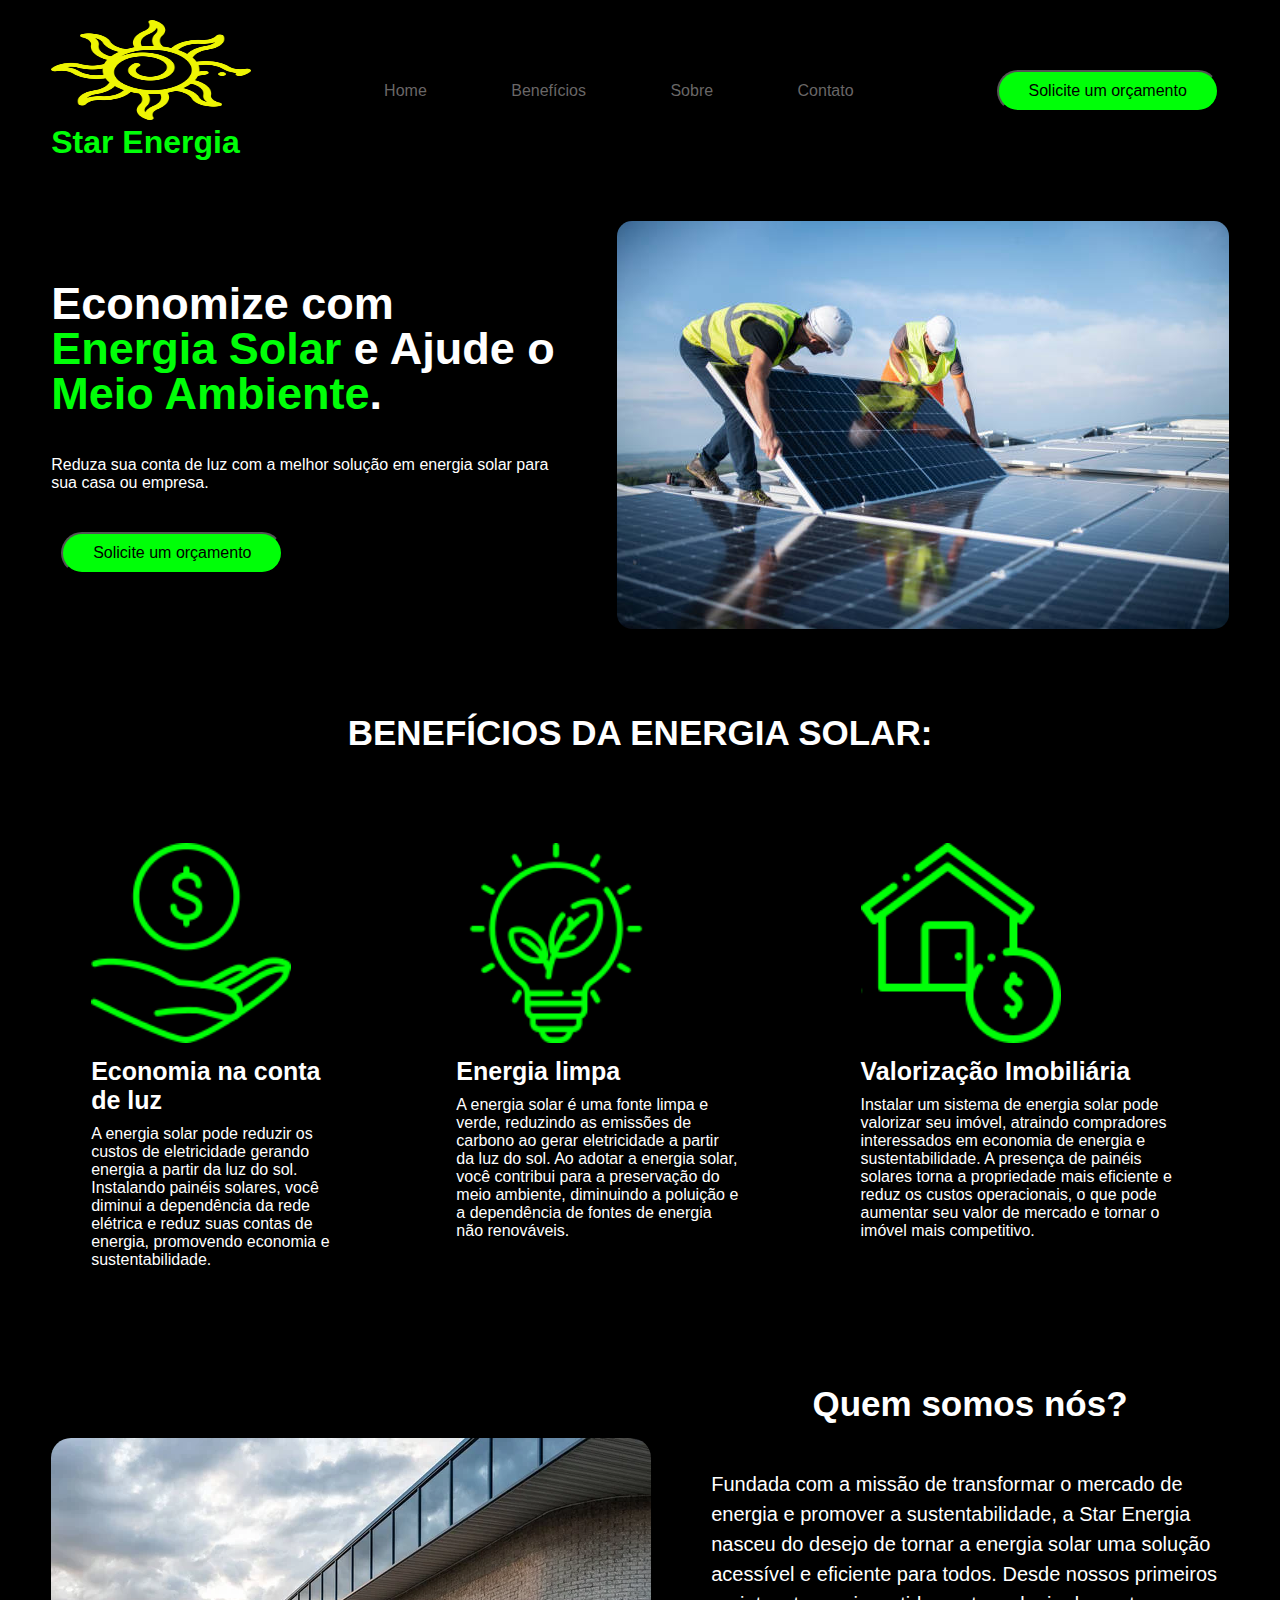
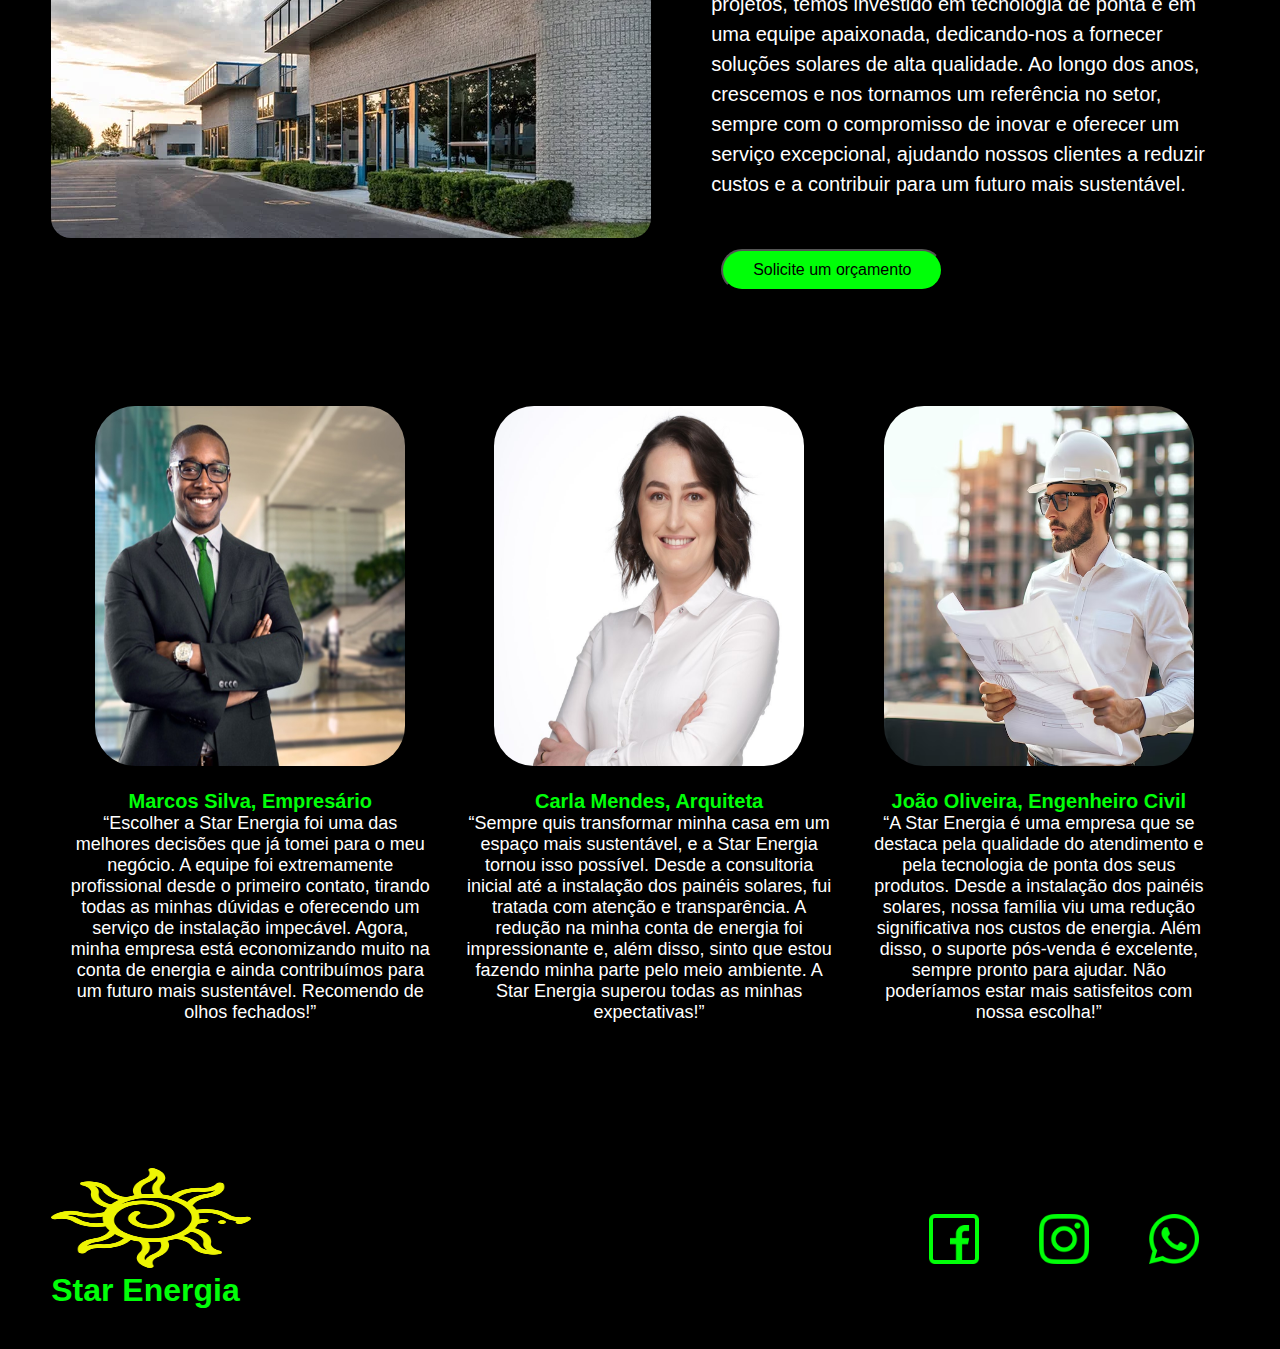
==== commit 4a5aae1f: "alterações 1" ====
--- a/index.html
+++ b/index.html
@@ -5,11 +5,12 @@
         <title>Star Energia</title>
         <link rel="stylesheet" href="styles.css">
     </head>
+    <body>
     <header>
         <div class="interface">
             <div class="logo">
-                <a href="#">
-                    <img src="assets/Sun.png" alt="Logotipo da empresa">
+                <a href="index.html">
+                    <img src="assets/sun.png" alt="Logotipo da empresa">
                 </a>
                 <h1>Star Energia</h1>
             </div>  
@@ -18,19 +19,19 @@
                     <li><a href="#main">Home</a></li>
                     <li><a href="#benefits">Benefícios</a></li>
                     <li><a href="#about">Sobre</a></li>
-                    <li><a href="#contato">Contato</a></li>
+                    <li><a href="#contact">Contato</a></li>
                 </ul>
             </nav>
             <div class="contact-button">
                 <button>
-                <a href="#">Solicite um orçamento</a>
+                    <a href="https://docs.google.com/forms/d/e/1FAIpQLSdMjoA1DatC4NGI9XtTIVnXVQpsGWXgPOSrFp_iXALHzrn-xw/viewform?usp=sf_link" target="_blank">Solicite um orçamento</a>
                 </button>
             </div>       
         </div>
 
     </header>
     <main>
-        <section class="main">
+        <section class="main" id="main">
             <div class="interface">
                 <div class="flex">
                     <div class="main-text">
@@ -38,8 +39,8 @@
                         <p>Reduza sua conta de luz com a melhor solução em energia solar para sua casa ou empresa.</p>
                         <div class="contact-button">
                             <button>
-                                <a href="#">Solicite um orçamento</a>
-                            </button>  
+                                <a href="https://docs.google.com/forms/d/e/1FAIpQLSdMjoA1DatC4NGI9XtTIVnXVQpsGWXgPOSrFp_iXALHzrn-xw/viewform?usp=sf_link" target="_blank">Solicite um orçamento</a>
+                            </button>
                         </div>
                     </div>
                     <div class="main-img">
@@ -49,29 +50,29 @@
 
             </div>
         </section>
-        <section class="benefits">
+        <section class="benefits" id="benefits">
             <div class="interface">
                 <h2 class="title">BENEFÍCIOS DA ENERGIA SOLAR:</h2>
                 <div class="flex">
                     <div class="benefits-card">
                         <img class="icons" src="assets/moeda.png" alt="Um icone representando economia de dinheiro.">
                         <h3>Economia na conta de luz</h3>
-                        <p>Lorem, ipsum dolor sit amet consectetur adipisicing elit. Similique, totam eveniet! Alias necessitatibus repudiandae error dolorem! Sunt harum autem dolorum, blanditiis iure fuga veniam suscipit, quas animi laborum amet expedita.</p>
+                        <p>A energia solar pode reduzir os custos de eletricidade gerando energia a partir da luz do sol. Instalando painéis solares, você diminui a dependência da rede elétrica e reduz suas contas de energia, promovendo economia e sustentabilidade.</p>
                     </div>
                     <div class="benefits-card">
                         <img class="icons" src="assets/renovavel.png" alt="Um icone representando energia vinda de fontes renováveis.">
-                        <h3>Economia na conta de luz</h3>
-                        <p>Lorem, ipsum dolor sit amet consectetur adipisicing elit. Similique, totam eveniet! Alias necessitatibus repudiandae error dolorem! Sunt harum autem dolorum, blanditiis iure fuga veniam suscipit, quas animi laborum amet expedita.</p>
+                        <h3>Energia limpa</h3>
+                        <p>A energia solar é uma fonte limpa e verde, reduzindo as emissões de carbono ao gerar eletricidade a partir da luz do sol. Ao adotar a energia solar, você contribui para a preservação do meio ambiente, diminuindo a poluição e a dependência de fontes de energia não renováveis.</p>
                     </div>
                     <div class="benefits-card">
                         <img class="icons" src="assets/imobiliaria.png" alt="Um icone representando valorização de imóveis.">
-                        <h3>Economia na conta de luz</h3>
-                        <p>Lorem, ipsum dolor sit amet consectetur adipisicing elit. Similique, totam eveniet! Alias necessitatibus repudiandae error dolorem! Sunt harum autem dolorum, blanditiis iure fuga veniam suscipit, quas animi laborum amet expedita.</p>
+                        <h3>Valorização Imobiliária</h3>
+                        <p>Instalar um sistema de energia solar pode valorizar seu imóvel, atraindo compradores interessados em economia de energia e sustentabilidade. A presença de painéis solares torna a propriedade mais eficiente e reduz os custos operacionais, o que pode aumentar seu valor de mercado e tornar o imóvel mais competitivo.</p>
                     </div>
                 </div>
             </div>
         </section>
-        <section class="about">
+        <section class="about" id="about">
             <div class="interface">
                 <div class="flex">
                     <div class="about-image">
@@ -84,7 +85,7 @@
                         <p>Fundada com a missão de transformar o mercado de energia e promover a sustentabilidade, a Star Energia nasceu do desejo de tornar a energia solar uma solução acessível e eficiente para todos. Desde nossos primeiros projetos, temos investido em tecnologia de ponta e em uma equipe apaixonada, dedicando-nos a fornecer soluções solares de alta qualidade. Ao longo dos anos, crescemos e nos tornamos um referência no setor, sempre com o compromisso de inovar e oferecer um serviço excepcional, ajudando nossos clientes a reduzir custos e a contribuir para um futuro mais sustentável.</p>
                         <div class="contact-button">
                             <button>
-                                <a href="#">Solicite um orçamento</a>
+                                <a href="https://docs.google.com/forms/d/e/1FAIpQLSdMjoA1DatC4NGI9XtTIVnXVQpsGWXgPOSrFp_iXALHzrn-xw/viewform?usp=sf_link" target="_blank">Solicite um orçamento</a>
                             </button>
                         </div>
 
@@ -118,12 +119,12 @@
         <div class="interface">
             <div class="flex">
                 <div class="logo">
-                    <a href="#"></a>
-                    <img src="assets/Sun.png" alt="Logotipo da empresa">
+                    <a href="index.html"></a>
+                    <img src="assets/sun.png" alt="Logotipo da empresa">
                     </a>
                     <h1>Star Energia</h1>
                 </div>
-                <div class="social-media">
+                <div class="social-media" id="contact">
                     <div class="flex">
                         <button class="social-button">
                             <a href="https://www.facebook.com/" target="_blank">
@@ -146,4 +147,6 @@
             </div>  
         </div>
     </footer>
+    </div>
+</body>
 </html>--- a/styles.css
+++ b/styles.css
@@ -5,6 +5,9 @@
     padding: 0;
     box-sizing: border-box;
     font-family:'Trebuchet MS', 'Lucida Sans Unicode', 'Lucida Grande', 'Lucida Sans', Arial, sans-serif;
+}
+html{
+    scroll-behavior: smooth;
 }
 body{
     background-color: black;
@@ -198,6 +201,8 @@
     transform: scale(1.2);
 }
 
+/* ------------MOBILE---------------- */
+
 @media(max-width: 1190px){
     header .interface{
         justify-content: center;
@@ -214,6 +219,9 @@
     .contact-button{
         display: none;
     }
-}
-
-
+    .social-media .flex{
+        flex-direction: row;;
+    }
+}
+
+
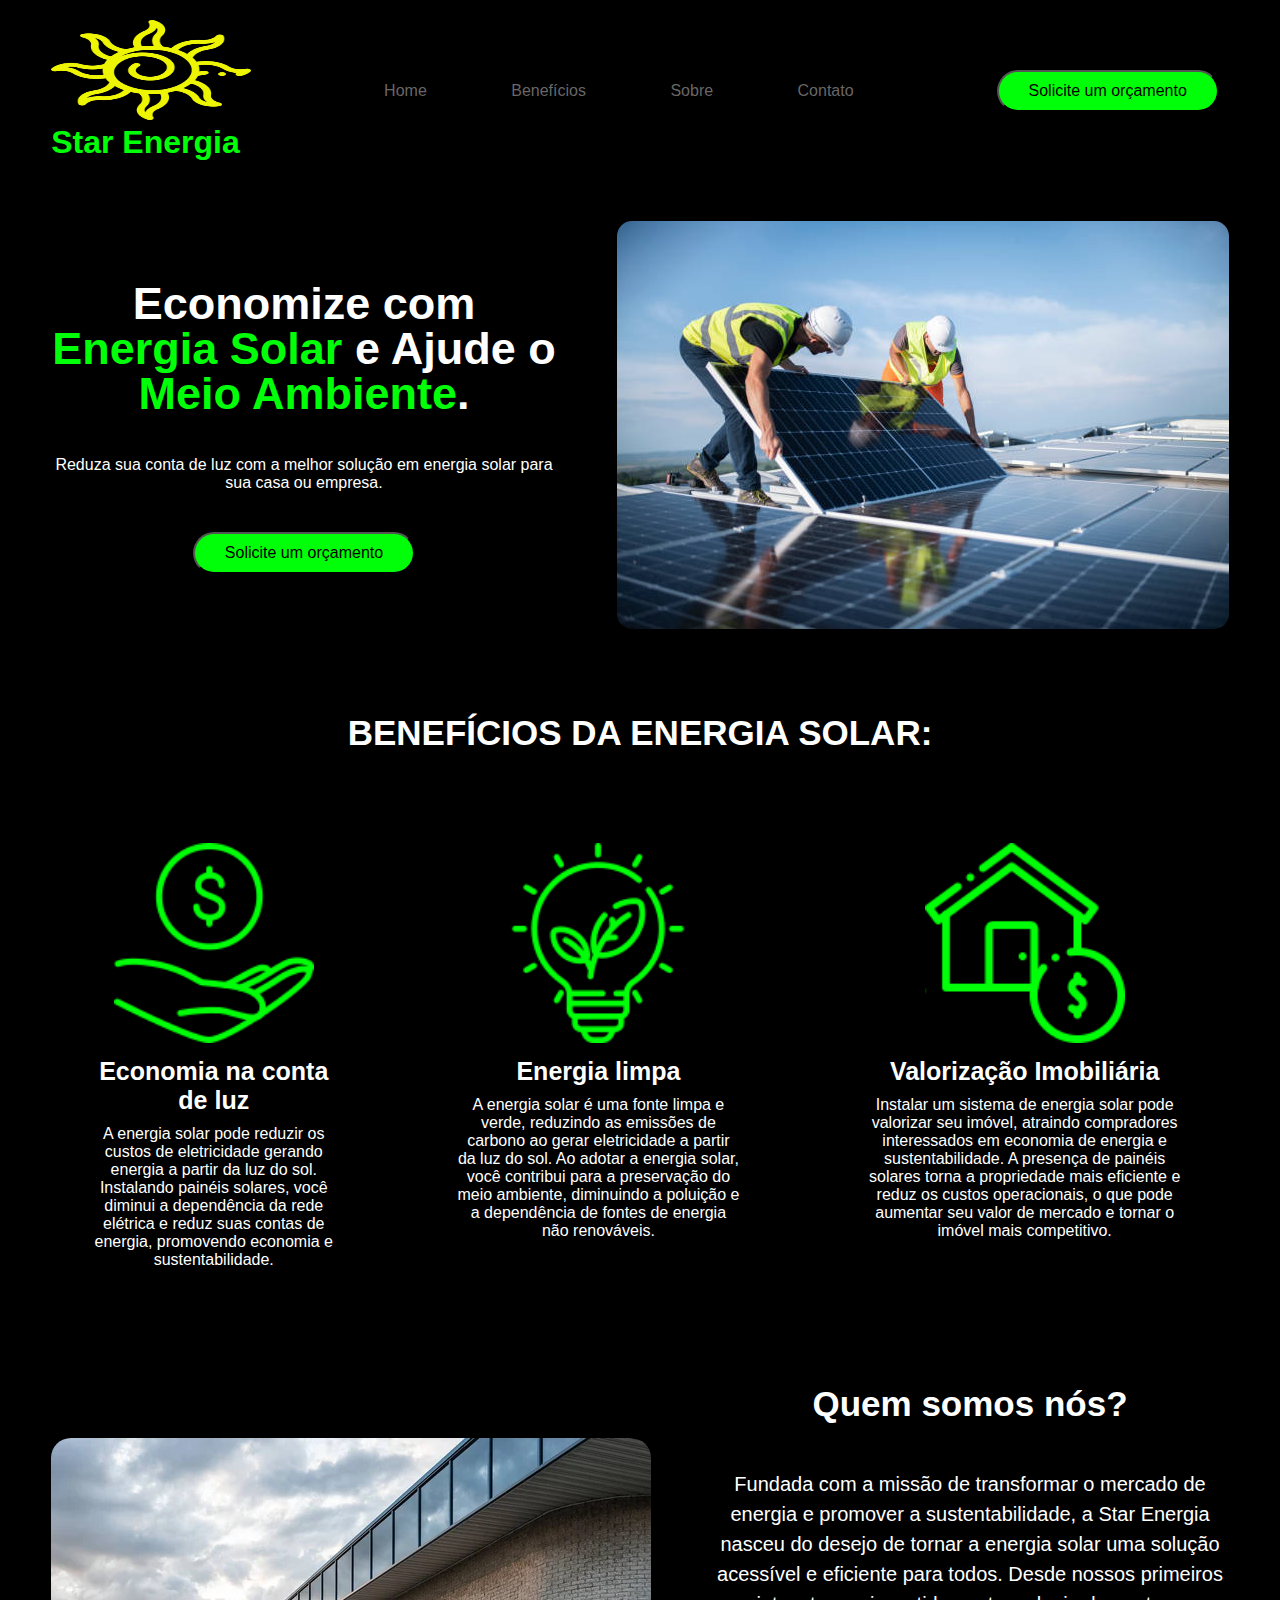
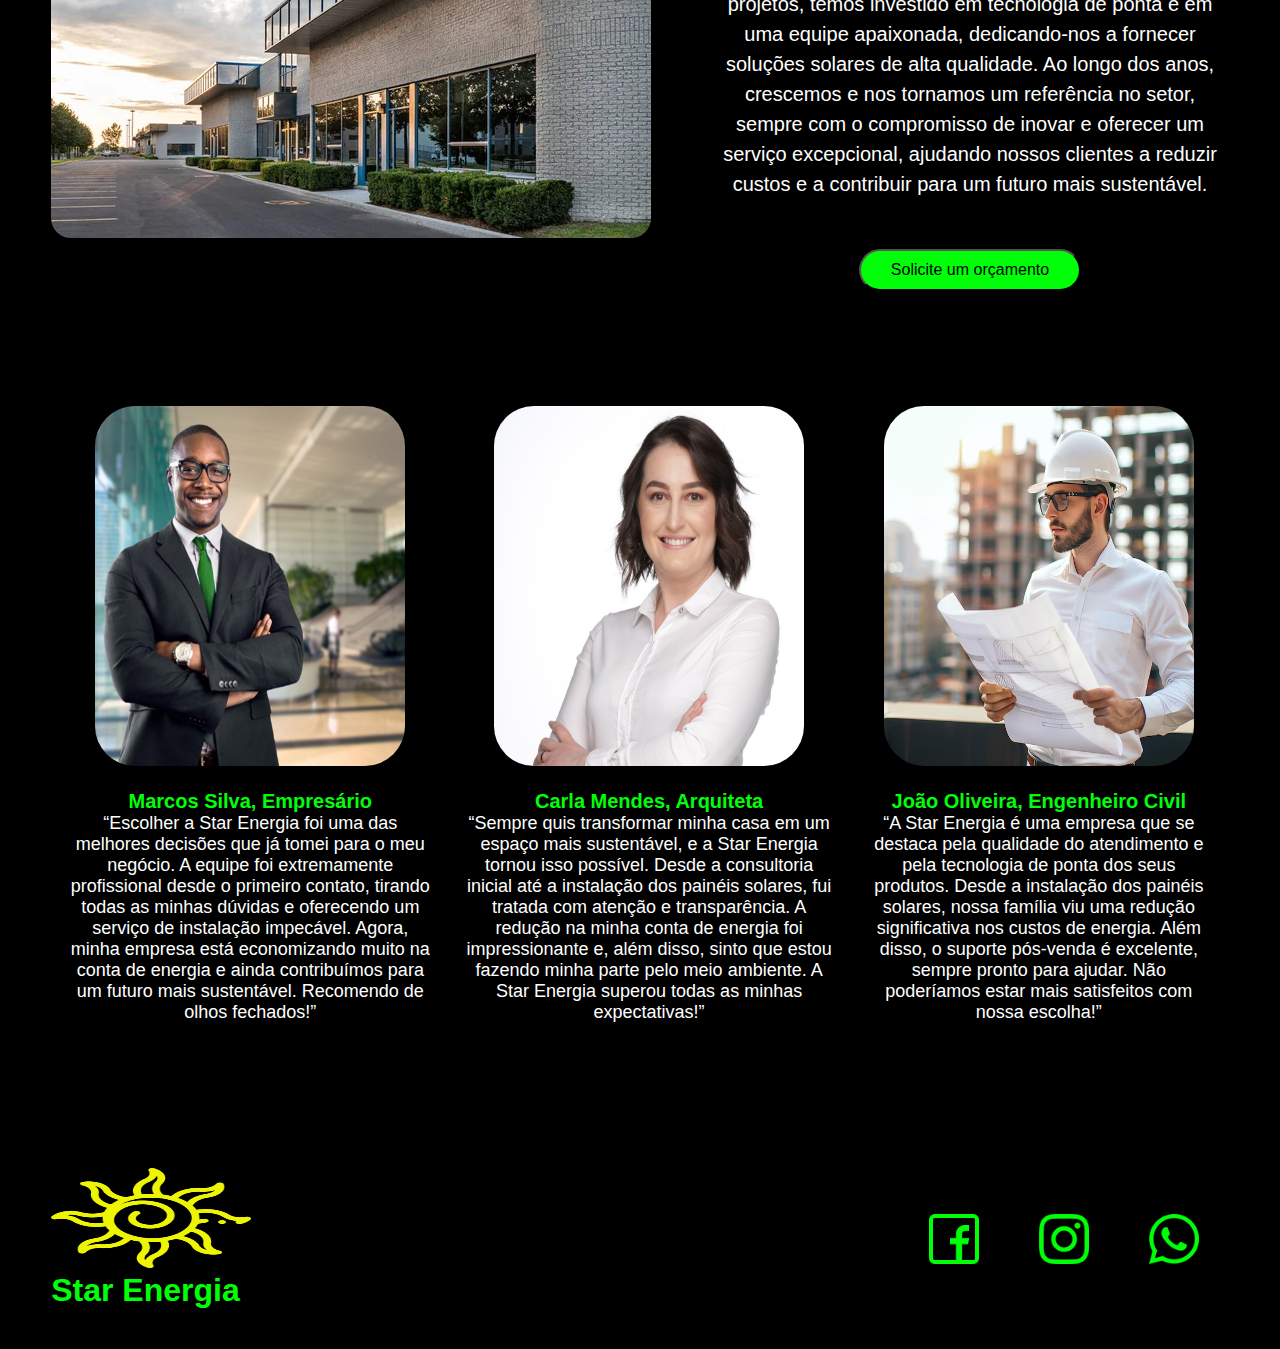
==== commit c3934199: "alterações mobile" ====
--- a/index.html
+++ b/index.html
@@ -22,14 +22,14 @@
                     <li><a href="#contact">Contato</a></li>
                 </ul>
             </nav>
-            <div class="contact-button">
+            <div class="contact-button" id="header-btn">
                 <button>
                     <a href="https://docs.google.com/forms/d/e/1FAIpQLSdMjoA1DatC4NGI9XtTIVnXVQpsGWXgPOSrFp_iXALHzrn-xw/viewform?usp=sf_link" target="_blank">Solicite um orçamento</a>
                 </button>
             </div>       
         </div>
-
     </header>
+    
     <main>
         <section class="main" id="main">
             <div class="interface">
--- a/styles.css
+++ b/styles.css
@@ -87,6 +87,7 @@
     align-items: center;
     justify-content: center;
     gap: 60px;
+    text-align: center;
 }
 .main .main-text h1{
     color: white;
@@ -117,6 +118,7 @@
     border-radius: 20px;
     margin-top: 50px;
     transition: .2s;
+    text-align: center;
 }
 .benefits .benefits-card .icons{
     width: 200px;
@@ -144,6 +146,7 @@
 }
 section.about .about-text{
     color: white;
+    text-align: center;
     font-size: 20px;
     line-height: 30px;
 }
@@ -208,7 +211,9 @@
         justify-content: center;
     }
     .flex{
-        flex-direction: column;
+        flex-direction: column;;
+        align-items: center;
+        margin: 0 auto;
     }
     .main .flex{
         flex-direction: column-reverse;
@@ -216,12 +221,23 @@
     .nav-buttons{
         display: none;
     }
-    .contact-button{
-        display: none;
-    }
     .social-media .flex{
         flex-direction: row;;
     }
-}
-
-
+    #header-btn{
+        display: none;
+    }
+    .contact-button button{
+        padding: 10px 30px;
+        width: 85%;
+        height: 80px;
+        margin: 0 100px;
+        border-radius: 30px;
+        font-size: 16px;
+        font-weight: 500;
+        background-color: #00FF08;
+        cursor: pointer;
+    }
+}
+
+
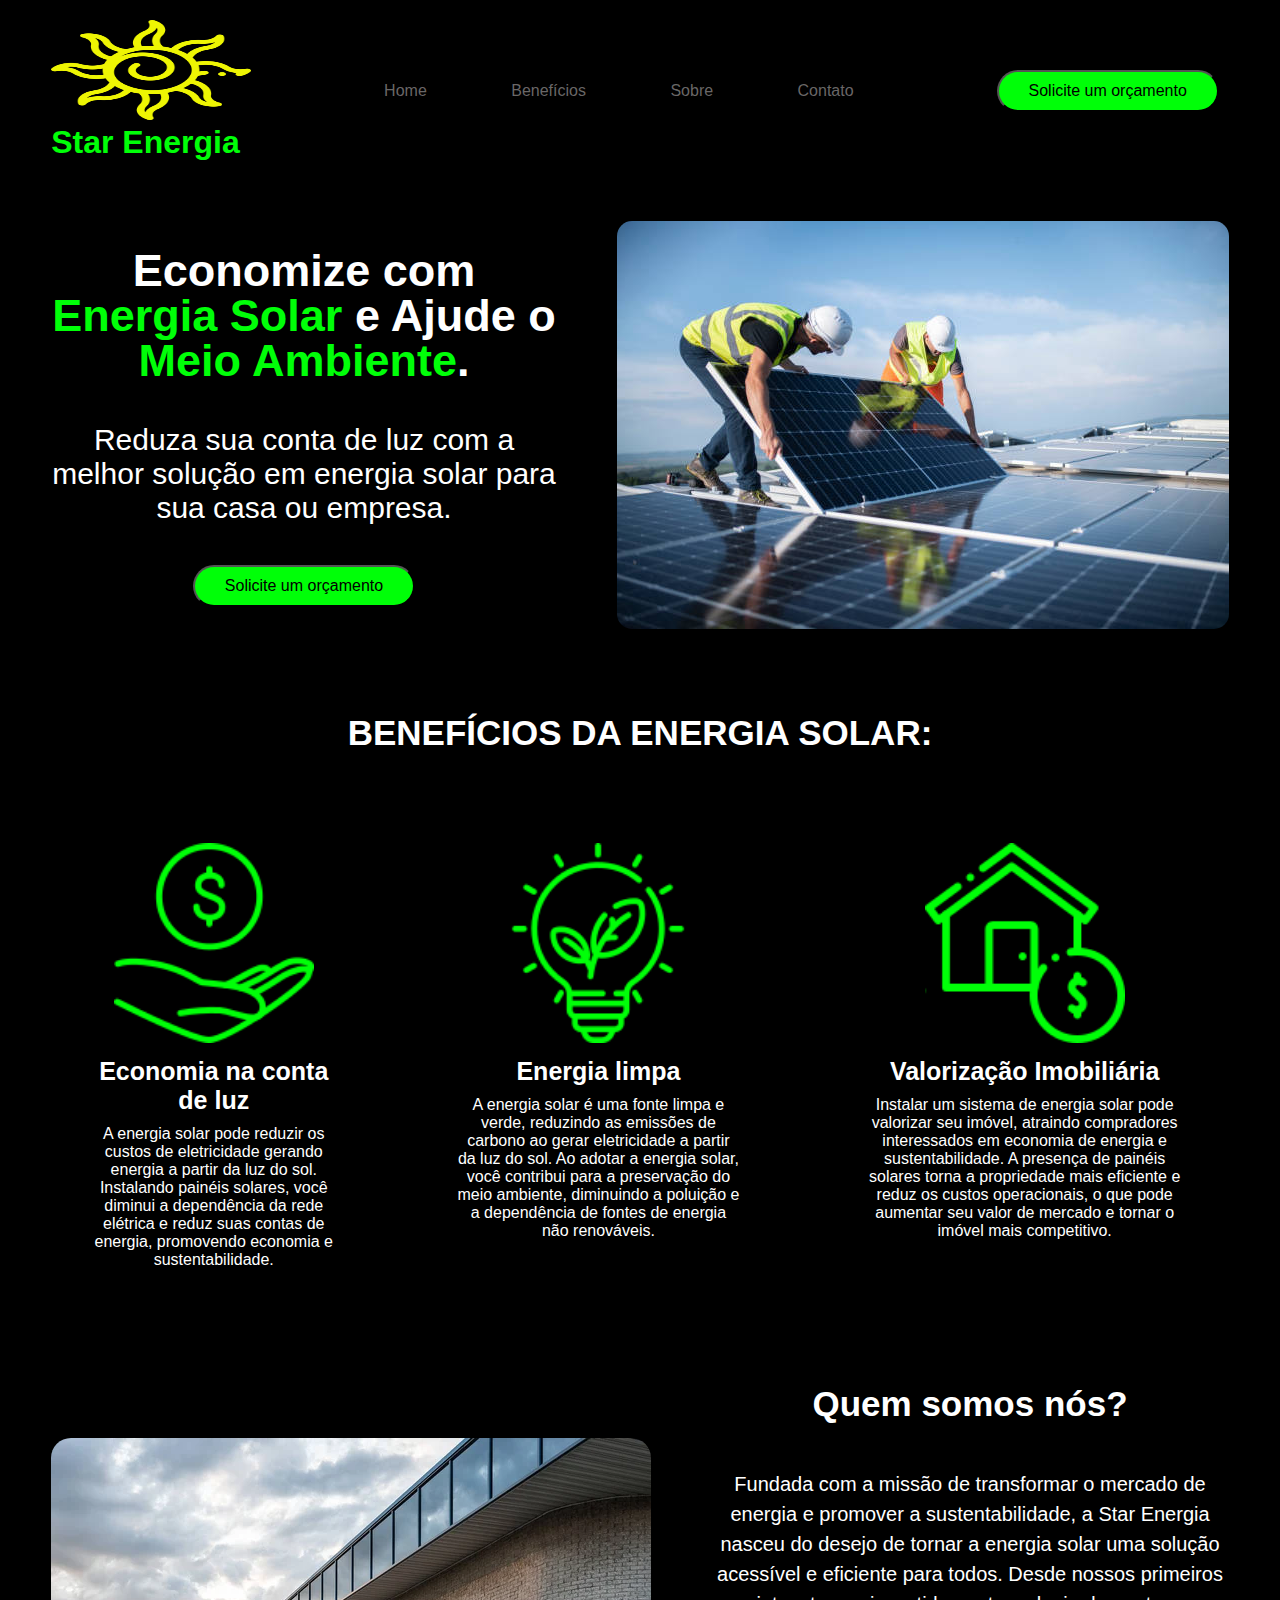
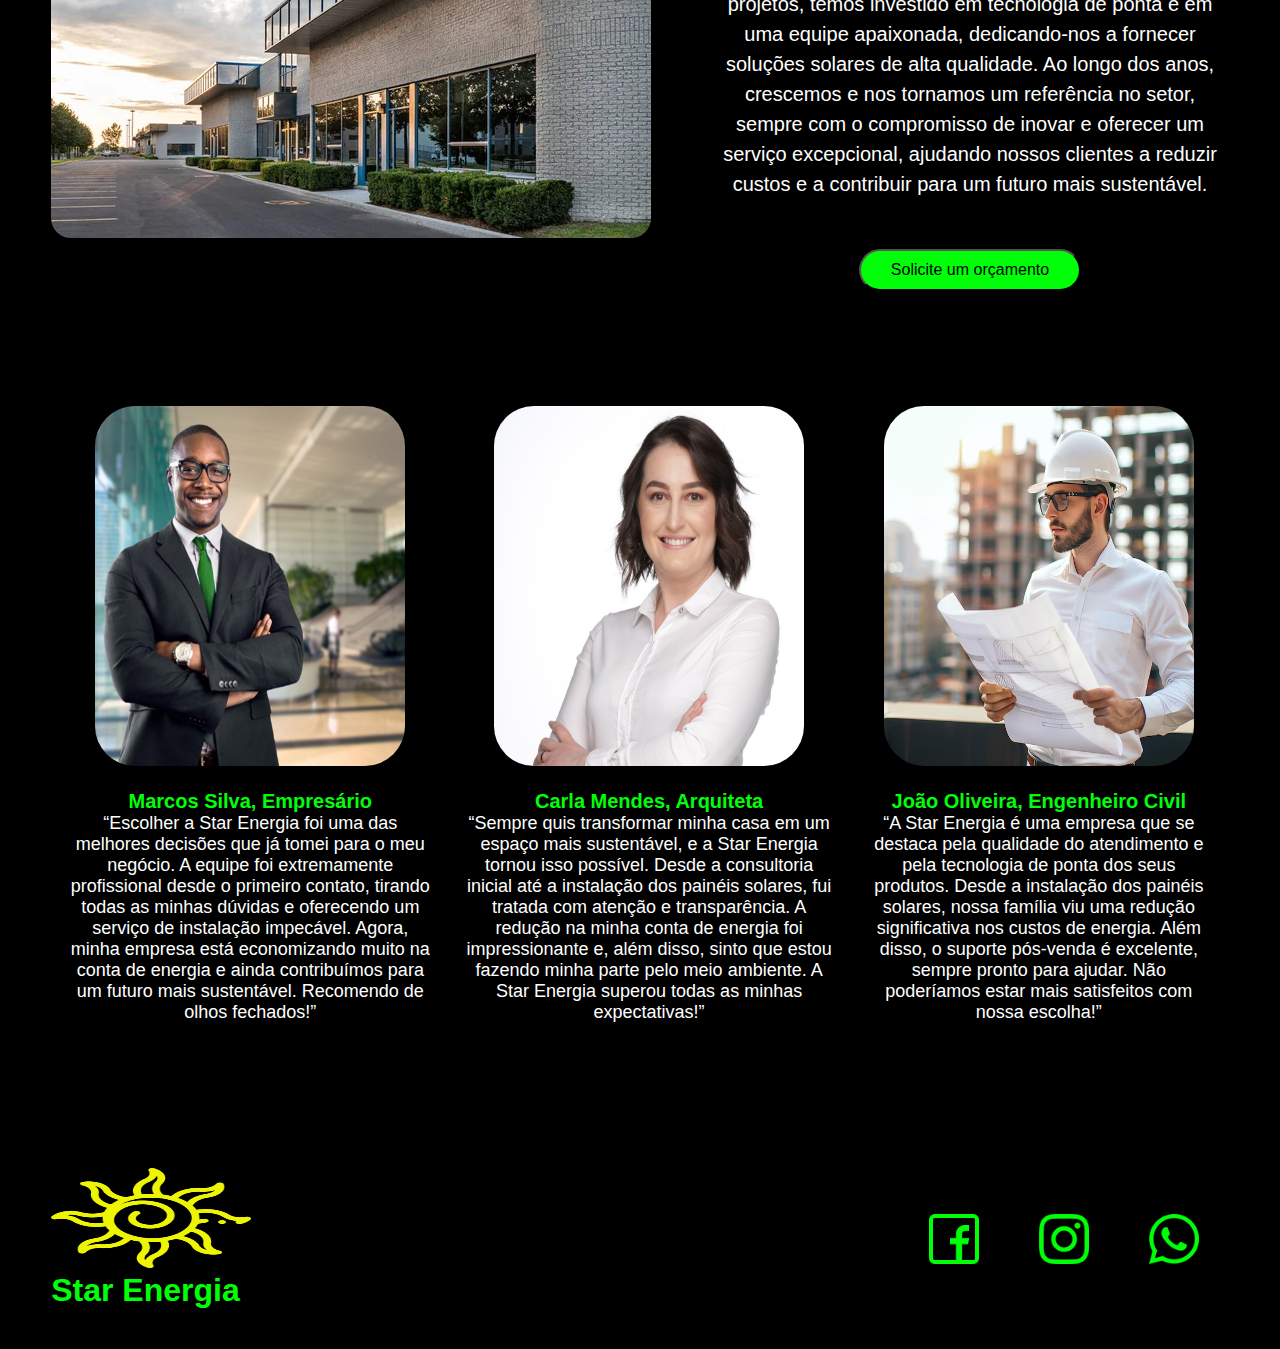
==== commit 5cc1cd94: "alterações mobile 2" ====
--- a/index.html
+++ b/index.html
@@ -28,8 +28,7 @@
                 </button>
             </div>       
         </div>
-    </header>
-    
+    </header>  
     <main>
         <section class="main" id="main">
             <div class="interface">
--- a/styles.css
+++ b/styles.css
@@ -100,6 +100,7 @@
 .main .main-text p{
     color: white;
     margin: 40px 0px;
+    font-size: 30px;
 }
 .main .main-img img{
     border-radius: 15px;
@@ -233,7 +234,7 @@
         height: 80px;
         margin: 0 100px;
         border-radius: 30px;
-        font-size: 16px;
+        font-size: 40px;
         font-weight: 500;
         background-color: #00FF08;
         cursor: pointer;
